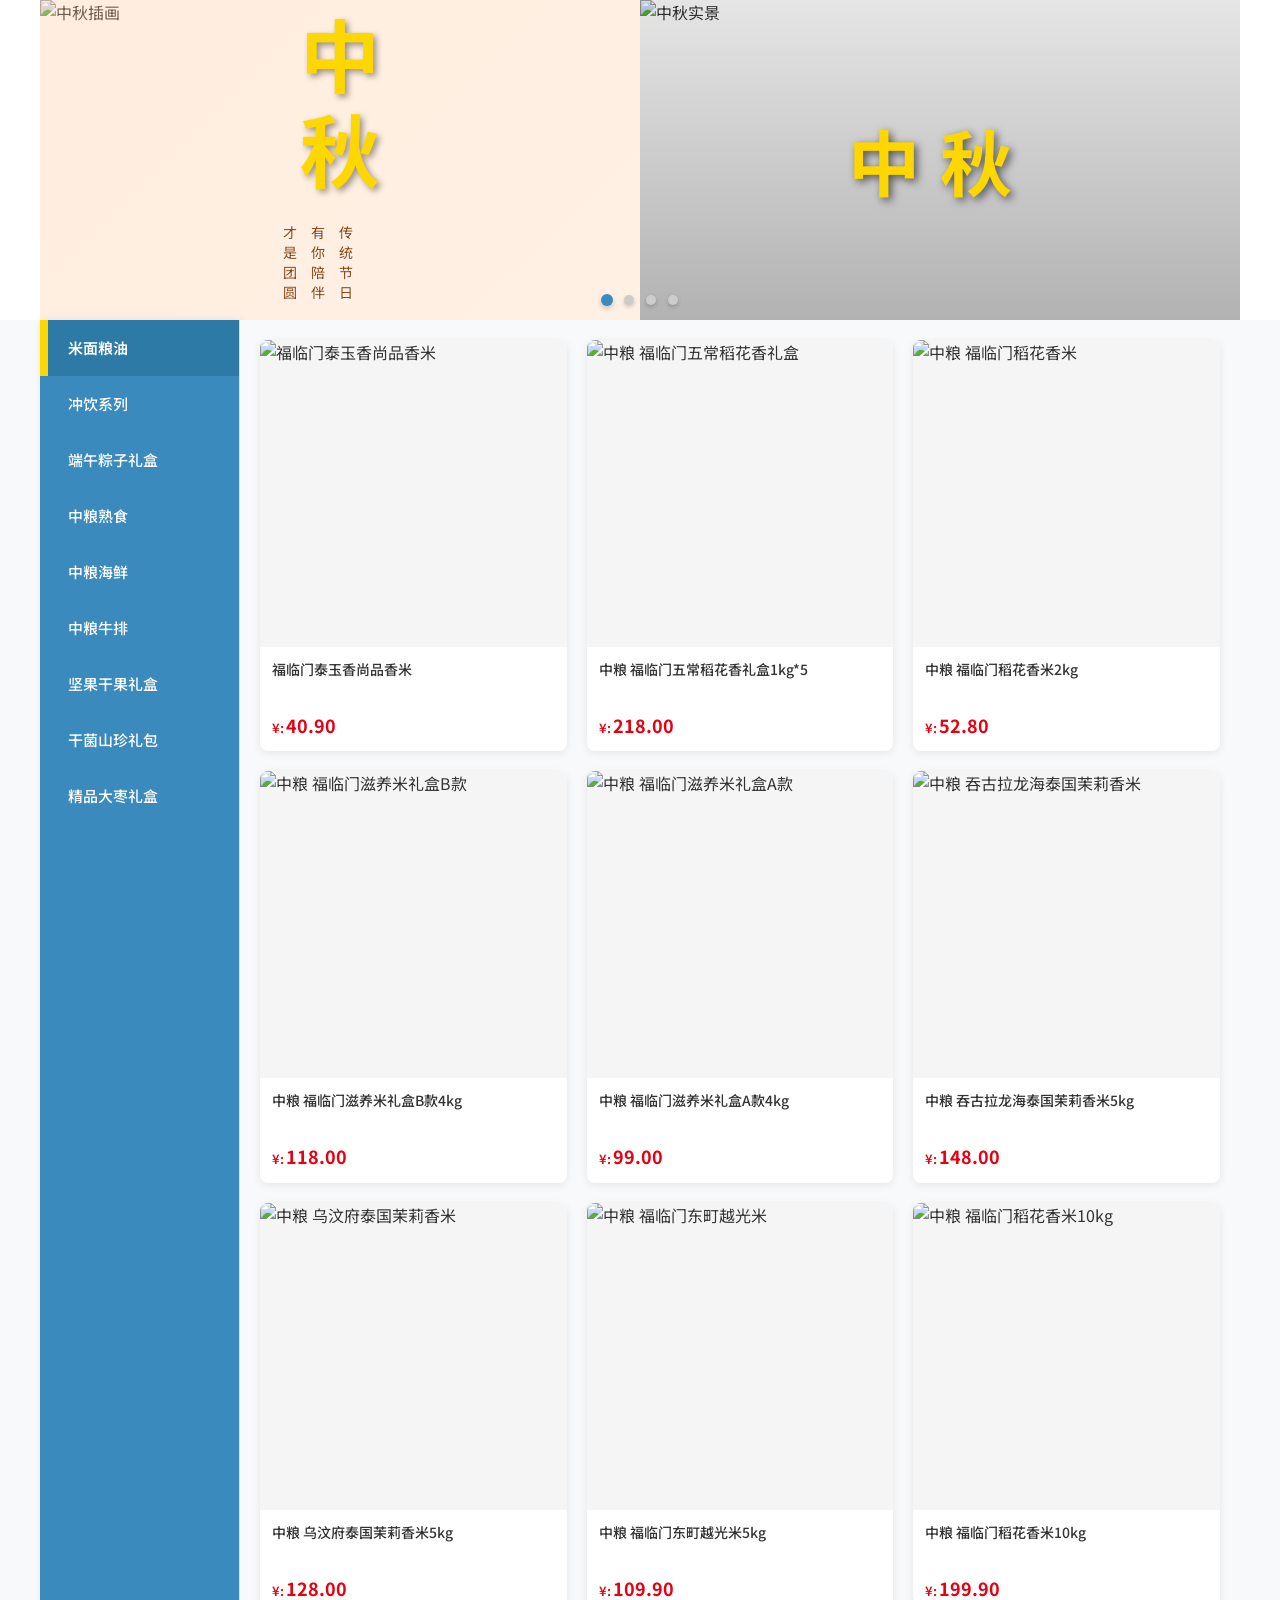
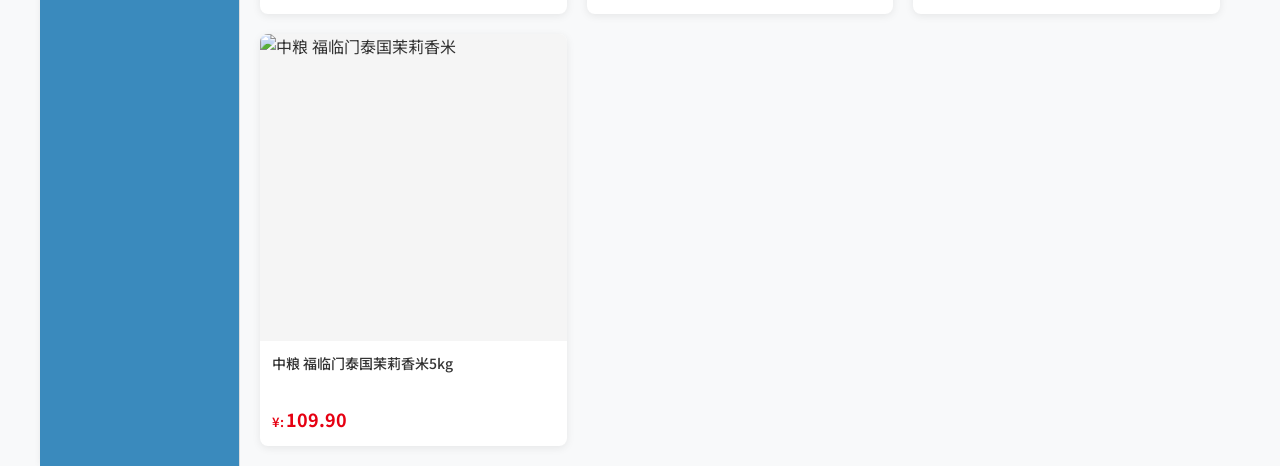
==== index.html @ 1516b873 "Initial commit: Product catalog with detail page" ====
<!DOCTYPE html>
<html lang="zh-CN">
<head>
    <meta charset="UTF-8">
    <meta name="viewport" content="width=device-width, initial-scale=1.0">
    <title>佳图系列JT-02产品图册</title>
    <link rel="stylesheet" href="styles.css">
    <link href="https://fonts.googleapis.com/css2?family=Noto+Sans+SC:wght@400;500;600;700&display=swap" rel="stylesheet">
</head>
<body>
    <div class="app">
        <!-- 轮播图区域 -->
        <div class="banner-section">
            <div class="carousel">
                <div class="carousel-inner">
                    <div class="carousel-item active">
                        <div class="banner-dual">
                            <div class="banner-left">
                                <img src="https://images.unsplash.com/photo-1632663892839-0f6b5d8e33c4?w=600&h=400&fit=crop" alt="中秋插画" class="banner-bg-img">
                                <div class="banner-overlay-left">
                                    <div class="banner-content">
                                        <h1 class="banner-title-vertical">中秋</h1>
                                        <p class="banner-subtitle-vertical">传统节日<br>有你陪伴<br>才是团圆</p>
                                    </div>
                                </div>
                            </div>
                            <div class="banner-right">
                                <img src="https://images.unsplash.com/photo-1532274402911-5a369e4c4bb5?w=600&h=400&fit=crop" alt="中秋实景" class="banner-bg-img">
                                <div class="banner-overlay-right">
                                    <div class="banner-content">
                                        <h1 class="banner-title-horizontal">中秋</h1>
                                    </div>
                                </div>
                            </div>
                        </div>
                    </div>
                </div>
                <div class="carousel-indicators">
                    <span class="indicator"></span>
                    <span class="indicator"></span>
                    <span class="indicator active"></span>
                    <span class="indicator"></span>
                </div>
            </div>
        </div>

        <!-- 主内容区域 -->
        <div class="main-container">
            <!-- 左侧分类导航 -->
            <aside class="sidebar">
                <nav class="category-nav">
                    <ul class="category-list">
                        <li class="category-item active">
                            <span>米面粮油</span>
                        </li>
                        <li class="category-item">
                            <span>冲饮系列</span>
                        </li>
                        <li class="category-item">
                            <span>端午粽子礼盒</span>
                        </li>
                        <li class="category-item">
                            <span>中粮熟食</span>
                        </li>
                        <li class="category-item">
                            <span>中粮海鲜</span>
                        </li>
                        <li class="category-item">
                            <span>中粮牛排</span>
                        </li>
                        <li class="category-item">
                            <span>坚果干果礼盒</span>
                        </li>
                        <li class="category-item">
                            <span>干菌山珍礼包</span>
                        </li>
                        <li class="category-item">
                            <span>精品大枣礼盒</span>
                        </li>
                        <li class="category-item">
                            <span>熟食肉类礼盒</span>
                        </li>
                        <li class="category-item">
                            <span>糖果瓜子礼盒</span>
                        </li>
                        <li class="category-item">
                            <span>饰品盒</span>
                        </li>
                    </ul>
                </nav>
            </aside>

            <!-- 产品展示区域 -->
            <main class="content">
                <div class="products-grid">
                    <!-- 产品卡片 1 -->
                    <div class="product-card">
                        <div class="product-image">
                            <img src="https://images.unsplash.com/photo-1586201375761-83865001e31c?w=300&h=300&fit=crop" alt="福临门泰玉香尚品香米">
                        </div>
                        <div class="product-info">
                            <h3 class="product-name">福临门泰玉香尚品香米</h3>
                            <p class="product-price">
                                <span class="currency">¥:</span>
                                <span class="price">40.90</span>
                            </p>
                        </div>
                    </div>

                    <!-- 产品卡片 2 -->
                    <div class="product-card">
                        <div class="product-image">
                            <img src="https://images.unsplash.com/photo-1516684732162-798a0062be99?w=300&h=300&fit=crop" alt="中粮 福临门五常稻花香礼盒">
                        </div>
                        <div class="product-info">
                            <h3 class="product-name">中粮 福临门五常稻花香礼盒1kg*5</h3>
                            <p class="product-price">
                                <span class="currency">¥:</span>
                                <span class="price">218.00</span>
                            </p>
                        </div>
                    </div>

                    <!-- 产品卡片 3 -->
                    <div class="product-card">
                        <div class="product-image">
                            <img src="https://images.unsplash.com/photo-1610725664285-7c57e6eeac3f?w=300&h=300&fit=crop" alt="中粮 福临门稻花香米">
                        </div>
                        <div class="product-info">
                            <h3 class="product-name">中粮 福临门稻花香米2kg</h3>
                            <p class="product-price">
                                <span class="currency">¥:</span>
                                <span class="price">52.80</span>
                            </p>
                        </div>
                    </div>

                    <!-- 产品卡片 4 -->
                    <div class="product-card">
                        <div class="product-image">
                            <img src="https://images.unsplash.com/photo-1621993202323-c430e3522202?w=300&h=300&fit=crop" alt="中粮 福临门滋养米礼盒B款">
                        </div>
                        <div class="product-info">
                            <h3 class="product-name">中粮 福临门滋养米礼盒B款4kg</h3>
                            <p class="product-price">
                                <span class="currency">¥:</span>
                                <span class="price">118.00</span>
                            </p>
                        </div>
                    </div>

                    <!-- 产品卡片 5 -->
                    <div class="product-card">
                        <div class="product-image">
                            <img src="https://images.unsplash.com/photo-1596910547037-846b1980329f?w=300&h=300&fit=crop" alt="中粮 福临门滋养米礼盒A款">
                        </div>
                        <div class="product-info">
                            <h3 class="product-name">中粮 福临门滋养米礼盒A款4kg</h3>
                            <p class="product-price">
                                <span class="currency">¥:</span>
                                <span class="price">99.00</span>
                            </p>
                        </div>
                    </div>

                    <!-- 产品卡片 6 -->
                    <div class="product-card">
                        <div class="product-image">
                            <img src="https://images.unsplash.com/photo-1604329760661-e71dc83f8f26?w=300&h=300&fit=crop" alt="中粮 吞古拉龙海泰国茉莉香米">
                        </div>
                        <div class="product-info">
                            <h3 class="product-name">中粮 吞古拉龙海泰国茉莉香米5kg</h3>
                            <p class="product-price">
                                <span class="currency">¥:</span>
                                <span class="price">148.00</span>
                            </p>
                        </div>
                    </div>

                    <!-- 产品卡片 7 -->
                    <div class="product-card">
                        <div class="product-image">
                            <img src="https://images.unsplash.com/photo-1615485290382-441e4d049cb5?w=300&h=300&fit=crop" alt="中粮 乌汶府泰国茉莉香米">
                        </div>
                        <div class="product-info">
                            <h3 class="product-name">中粮 乌汶府泰国茉莉香米5kg</h3>
                            <p class="product-price">
                                <span class="currency">¥:</span>
                                <span class="price">128.00</span>
                            </p>
                        </div>
                    </div>

                    <!-- 产品卡片 8 -->
                    <div class="product-card">
                        <div class="product-image">
                            <img src="https://images.unsplash.com/photo-1517260739337-6799d239ce83?w=300&h=300&fit=crop" alt="中粮 福临门东町越光米">
                        </div>
                        <div class="product-info">
                            <h3 class="product-name">中粮 福临门东町越光米5kg</h3>
                            <p class="product-price">
                                <span class="currency">¥:</span>
                                <span class="price">109.90</span>
                            </p>
                        </div>
                    </div>

                    <!-- 产品卡片 9 -->
                    <div class="product-card">
                        <div class="product-image">
                            <img src="https://images.unsplash.com/photo-1587049352846-4a222e784d38?w=300&h=300&fit=crop" alt="中粮 福临门稻花香米10kg">
                        </div>
                        <div class="product-info">
                            <h3 class="product-name">中粮 福临门稻花香米10kg</h3>
                            <p class="product-price">
                                <span class="currency">¥:</span>
                                <span class="price">199.90</span>
                            </p>
                        </div>
                    </div>

                    <!-- 产品卡片 10 -->
                    <div class="product-card">
                        <div class="product-image">
                            <img src="https://images.unsplash.com/photo-1628689469838-524a4a973b8e?w=300&h=300&fit=crop" alt="中粮 福临门泰国茉莉香米">
                        </div>
                        <div class="product-info">
                            <h3 class="product-name">中粮 福临门泰国茉莉香米5kg</h3>
                            <p class="product-price">
                                <span class="currency">¥:</span>
                                <span class="price">109.90</span>
                            </p>
                        </div>
                    </div>
                </div>
            </main>
        </div>


    </div>

    <script src="script.js"></script>
</body>
</html>
---- styles.css ----
/* 基础重置和变量定义 */
* {
    margin: 0;
    padding: 0;
    box-sizing: border-box;
}

:root {
    --primary-blue: #3A8ABD;
    --primary-blue-dark: #2C7AA5;
    --festival-red: #E60012;
    --gold: #FFD700;
    --bg-light: #F8F9FA;
    --text-dark: #333333;
    --text-white: #FFFFFF;
    --price-red: #E60012;
    --border-gray: #DDDDDD;
    --indicator-gray: #CCCCCC;
}

body {
    font-family: 'Noto Sans SC', -apple-system, BlinkMacSystemFont, 'Segoe UI', sans-serif;
    background-color: var(--bg-light);
    color: var(--text-dark);
    line-height: 1.6;
    overflow-x: hidden;
}

.app {
    min-height: 100vh;
    display: flex;
    flex-direction: column;
}

/* 轮播图区域 */
.banner-section {
    width: 100%;
    background: #fff;
}

.carousel {
    position: relative;
    width: 100%;
    max-width: 1200px;
    margin: 0 auto;
    overflow: hidden;
}

.carousel-inner {
    display: flex;
    transition: transform 0.5s ease;
}

.carousel-item {
    min-width: 100%;
    flex-shrink: 0;
}

.banner-dual {
    display: flex;
    height: 320px;
}

/* 左侧Banner - 插画风格 */
.banner-left {
    flex: 1;
    position: relative;
    overflow: hidden;
}

.banner-bg-img {
    width: 100%;
    height: 100%;
    object-fit: cover;
    transition: opacity 0.3s ease;
}

.banner-overlay-left {
    position: absolute;
    top: 0;
    left: 0;
    right: 0;
    bottom: 0;
    background: linear-gradient(135deg, rgba(255, 200, 150, 0.3) 0%, rgba(255, 180, 120, 0.2) 100%);
    display: flex;
    align-items: center;
    justify-content: center;
}

.banner-content {
    text-align: center;
    z-index: 2;
}

.banner-title-vertical {
    font-size: 80px;
    font-weight: 700;
    color: #FFD700;
    text-shadow: 3px 3px 6px rgba(0, 0, 0, 0.4);
    writing-mode: vertical-rl;
    letter-spacing: 15px;
    margin-bottom: 20px;
}

.banner-subtitle-vertical {
    font-size: 14px;
    color: #8B4513;
    writing-mode: vertical-rl;
    letter-spacing: 6px;
    line-height: 2;
    text-shadow: 1px 1px 2px rgba(255, 255, 255, 0.8);
}

/* 右侧Banner - 实景风格 */
.banner-right {
    flex: 1;
    position: relative;
    overflow: hidden;
}

.banner-overlay-right {
    position: absolute;
    top: 0;
    left: 0;
    right: 0;
    bottom: 0;
    background: linear-gradient(180deg, rgba(0, 0, 0, 0.1) 0%, rgba(0, 0, 0, 0.3) 100%);
    display: flex;
    align-items: center;
    justify-content: center;
}

.banner-title-horizontal {
    font-size: 72px;
    font-weight: 700;
    color: #FFD700;
    text-shadow: 3px 3px 8px rgba(0, 0, 0, 0.6);
    letter-spacing: 20px;
}

/* 轮播指示器 */
.carousel-indicators {
    position: absolute;
    bottom: 15px;
    left: 50%;
    transform: translateX(-50%);
    display: flex;
    gap: 12px;
    z-index: 10;
}

.indicator {
    width: 10px;
    height: 10px;
    border-radius: 50%;
    background-color: var(--indicator-gray);
    cursor: pointer;
    transition: all 0.3s ease;
    box-shadow: 0 2px 4px rgba(0, 0, 0, 0.2);
}

.indicator.active {
    background-color: var(--primary-blue);
    transform: scale(1.2);
}

.indicator:hover {
    background-color: var(--primary-blue-dark);
}

/* 主内容区域 */
.main-container {
    display: flex;
    flex: 1;
    max-width: 1200px;
    margin: 0 auto;
    width: 100%;
    background-color: var(--bg-light);
    min-height: 600px;
}

/* 左侧边栏 */
.sidebar {
    width: 200px;
    background-color: var(--primary-blue);
    flex-shrink: 0;
    display: flex;
    flex-direction: column;
    border-right: 1px solid var(--border-gray);
    box-shadow: 2px 0 8px rgba(0, 0, 0, 0.1);
}

.category-nav {
    flex: 1;
    overflow-y: auto;
    max-height: calc(100vh - 400px);
}

.category-list {
    list-style: none;
    padding: 0;
    margin: 0;
}

.category-item {
    padding: 16px 24px;
    color: var(--text-white);
    font-size: 15px;
    font-weight: 500;
    cursor: pointer;
    transition: all 0.3s ease;
    border-left: 4px solid transparent;
    position: relative;
}

.category-item:hover {
    background-color: var(--primary-blue-dark);
}

.category-item.active {
    background-color: var(--primary-blue-dark);
    border-left-color: var(--gold);
    font-weight: 600;
}

.category-item.active::before {
    content: '';
    position: absolute;
    left: 0;
    top: 0;
    bottom: 0;
    width: 4px;
    background-color: var(--gold);
}

/* 内容区域 */
.content {
    flex: 1;
    padding: 20px;
    background-color: var(--bg-light);
}

/* 产品网格 */
.products-grid {
    display: grid;
    grid-template-columns: repeat(3, 1fr);
    gap: 20px;
    width: 100%;
    transition: opacity 0.2s ease, transform 0.2s ease;
}

/* 产品卡片 */
.product-card {
    background-color: var(--text-white);
    border-radius: 8px;
    overflow: hidden;
    box-shadow: 0 2px 8px rgba(0, 0, 0, 0.08);
    transition: all 0.3s ease;
    cursor: pointer;
    display: flex;
    flex-direction: column;
}

.product-card:hover {
    transform: translateY(-4px);
    box-shadow: 0 8px 24px rgba(0, 0, 0, 0.12);
}

.product-image {
    width: 100%;
    height: 0;
    padding-bottom: 100%; /* 1:1 宽高比 */
    position: relative;
    overflow: hidden;
    background-color: #f5f5f5;
}

.product-image img {
    position: absolute;
    top: 0;
    left: 0;
    width: 100%;
    height: 100%;
    object-fit: cover;
    transition: transform 0.3s ease;
}

.product-card:hover .product-image img {
    transform: scale(1.05);
}

.product-info {
    padding: 12px;
    flex: 1;
    display: flex;
    flex-direction: column;
    justify-content: space-between;
}

.product-name {
    font-size: 14px;
    font-weight: 500;
    color: var(--text-dark);
    line-height: 1.5;
    margin-bottom: 10px;
    display: -webkit-box;
    -webkit-line-clamp: 2;
    -webkit-box-orient: vertical;
    overflow: hidden;
    min-height: 42px;
}

.product-price {
    display: flex;
    align-items: baseline;
    gap: 2px;
    margin-top: auto;
}

.currency {
    font-size: 13px;
    color: var(--price-red);
    font-weight: 600;
}

.price {
    font-size: 18px;
    color: var(--price-red);
    font-weight: 700;
}

/* 滚动条样式 */
.category-nav::-webkit-scrollbar {
    width: 6px;
}

.category-nav::-webkit-scrollbar-track {
    background: rgba(255, 255, 255, 0.1);
}

.category-nav::-webkit-scrollbar-thumb {
    background: rgba(255, 255, 255, 0.3);
    border-radius: 3px;
}

.category-nav::-webkit-scrollbar-thumb:hover {
    background: rgba(255, 255, 255, 0.5);
}

/* 响应式设计 */
@media (max-width: 1024px) {
    .products-grid {
        grid-template-columns: repeat(3, 1fr);
        gap: 15px;
    }
    
    .banner-dual {
        height: 280px;
    }
    
    .banner-title-vertical,
    .banner-title-horizontal {
        font-size: 60px;
    }
}

@media (max-width: 900px) {
    .products-grid {
        grid-template-columns: repeat(2, 1fr);
    }
    
    .sidebar {
        width: 180px;
    }
}

@media (max-width: 768px) {
    .sidebar {
        width: 160px;
    }
    
    .category-item {
        padding: 12px 16px;
        font-size: 14px;
    }
    
    .products-grid {
        grid-template-columns: repeat(2, 1fr);
        gap: 12px;
    }
    
    .content {
        padding: 12px;
    }
    
    .banner-dual {
        height: 240px;
    }
    
    .banner-title-vertical,
    .banner-title-horizontal {
        font-size: 48px;
    }
}

@media (max-width: 600px) {
    .main-container {
        flex-direction: column;
    }
    
    .sidebar {
        width: 100%;
        max-height: 56px;
        overflow-x: auto;
        overflow-y: hidden;
        flex-direction: row;
        border-right: none;
        border-bottom: 1px solid var(--border-gray);
    }
    
    .category-nav {
        max-height: none;
        flex: 1;
    }
    
    .category-list {
        display: flex;
        white-space: nowrap;
    }
    
    .category-item {
        padding: 16px 20px;
        border-left: none;
        border-bottom: 3px solid transparent;
    }
    
    .category-item.active {
        border-left-color: transparent;
        border-bottom-color: var(--gold);
    }
    
    .category-item.active::before {
        display: none;
    }
    

    
    .products-grid {
        grid-template-columns: repeat(2, 1fr);
    }
    
    .banner-dual {
        flex-direction: column;
        height: 360px;
    }
    
    .banner-left,
    .banner-right {
        height: 180px;
    }
    
    .banner-title-vertical {
        writing-mode: horizontal-tb;
        font-size: 40px;
        letter-spacing: 10px;
    }
    
    .banner-subtitle-vertical {
        writing-mode: horizontal-tb;
        font-size: 12px;
    }
    
    .banner-title-horizontal {
        font-size: 40px;
        letter-spacing: 10px;
    }
    

}

@media (max-width: 400px) {
    .products-grid {
        grid-template-columns: 1fr;
    }
    
    .banner-title-vertical,
    .banner-title-horizontal {
        font-size: 32px;
    }
}
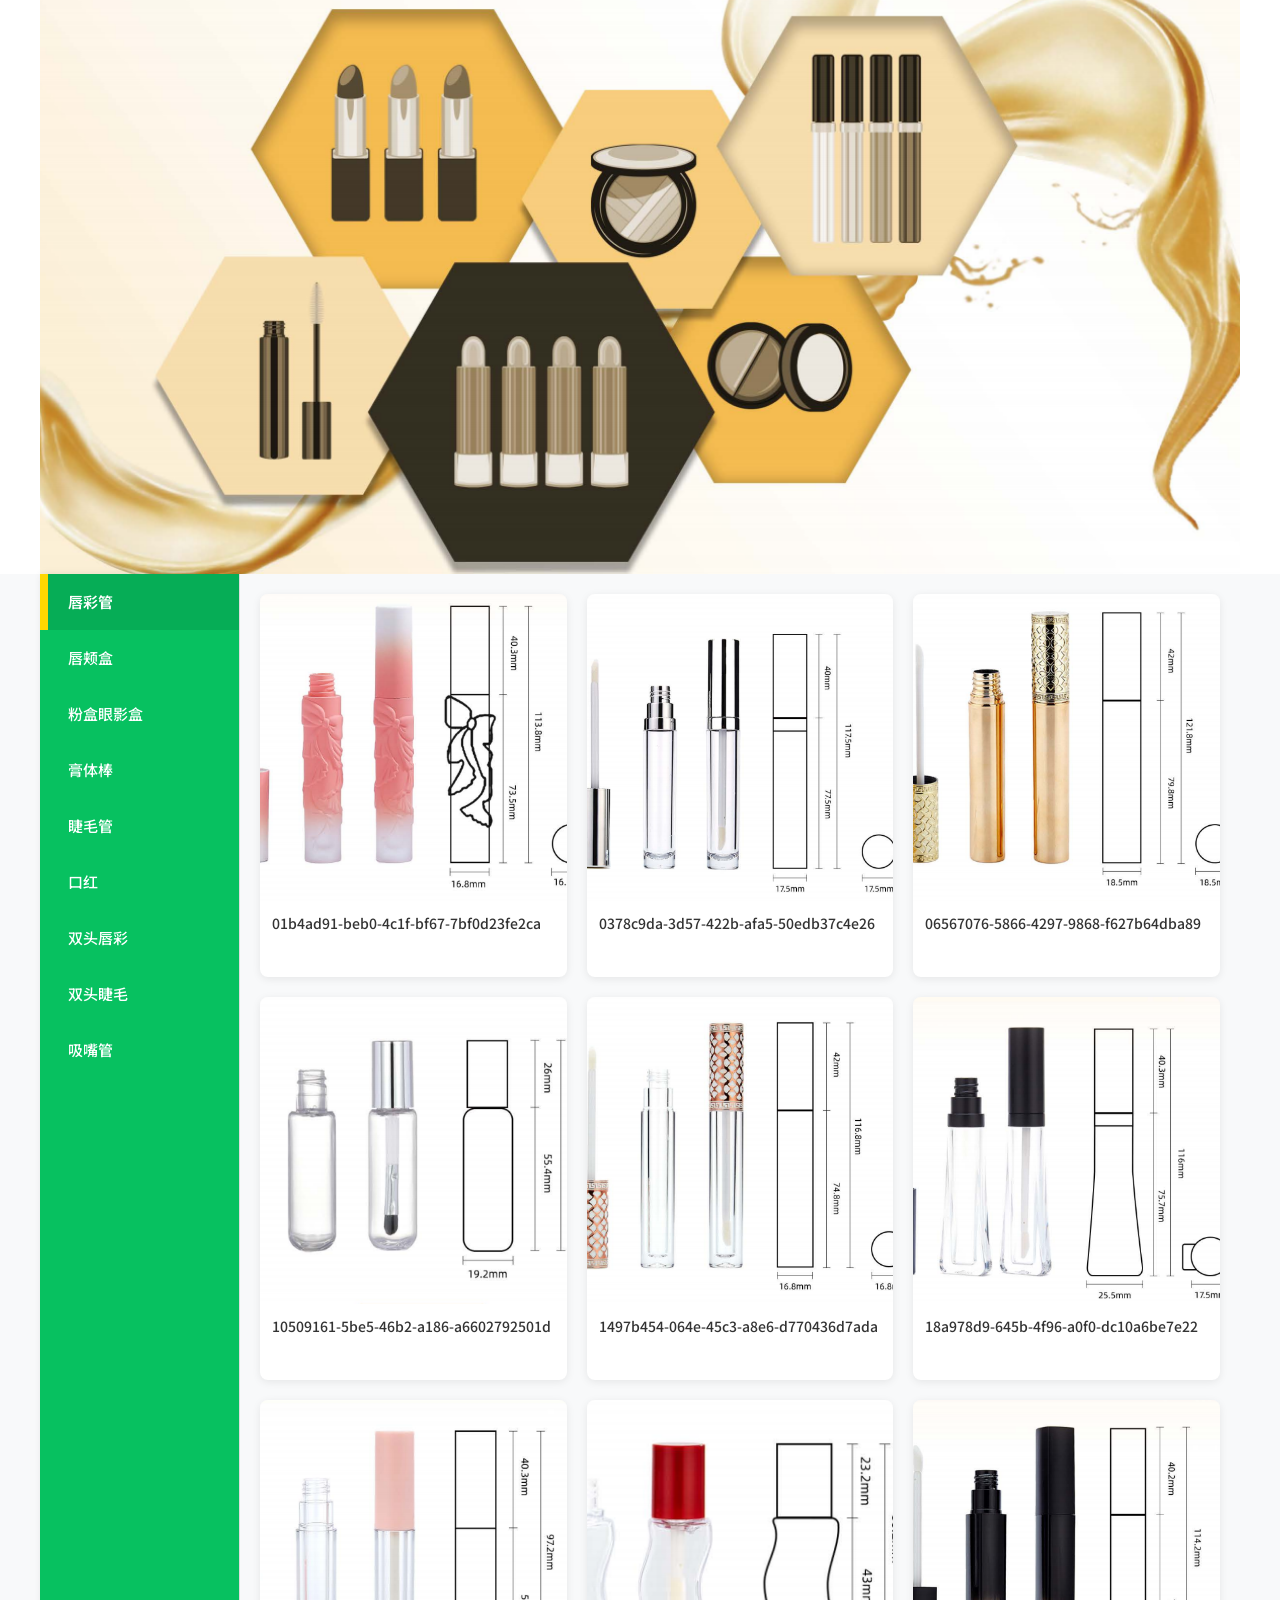
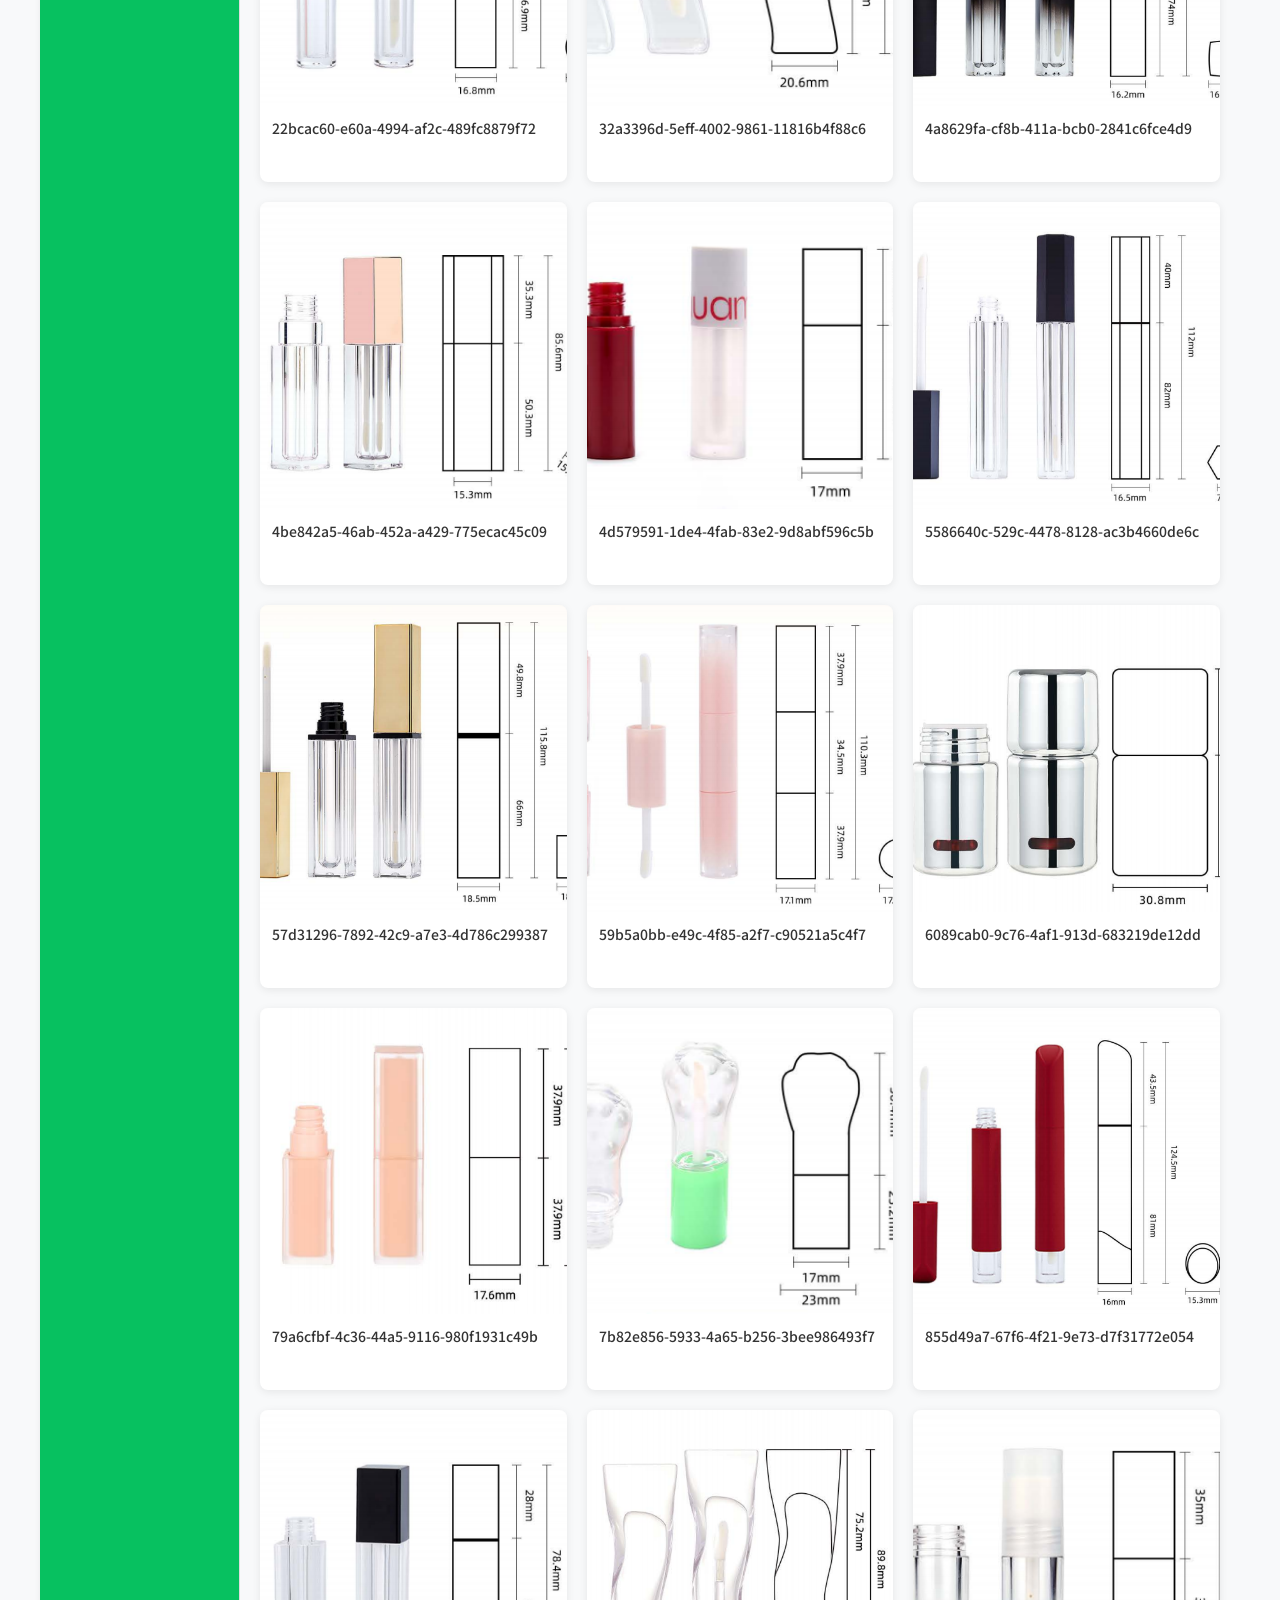
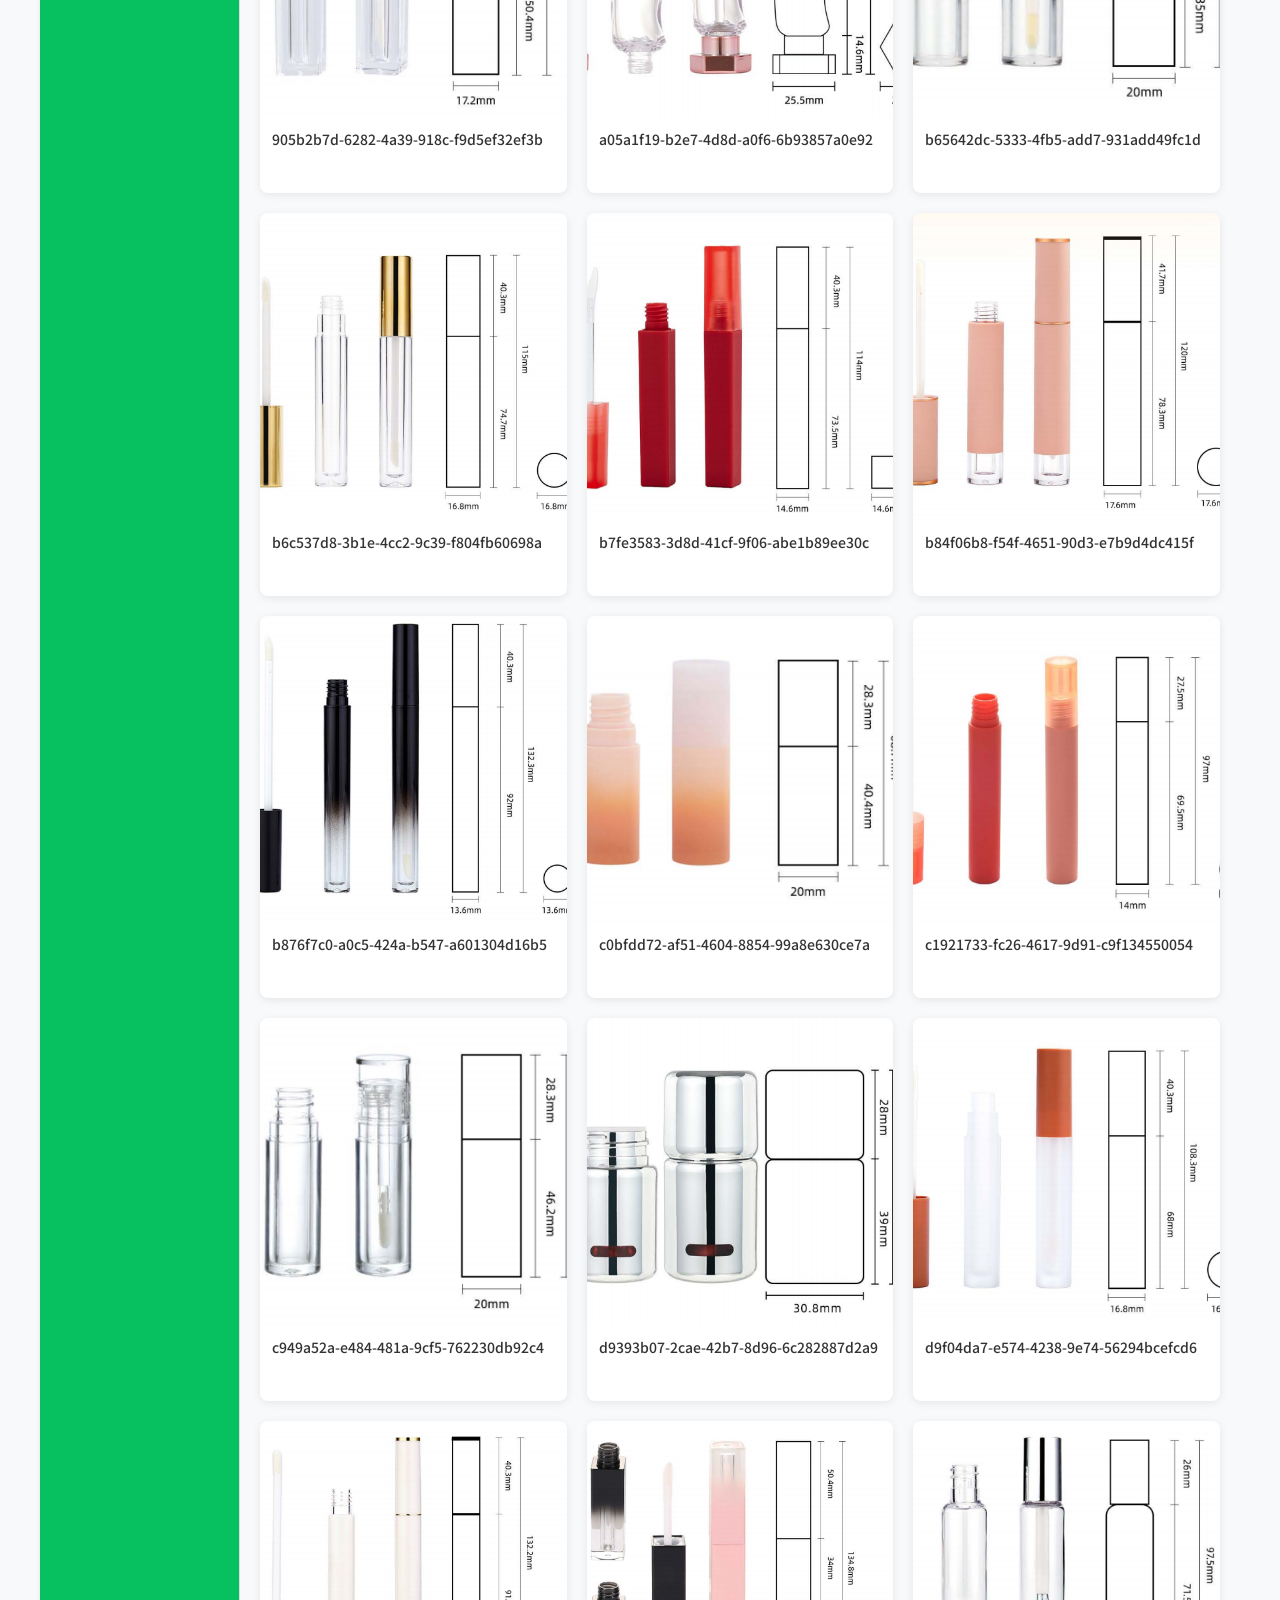
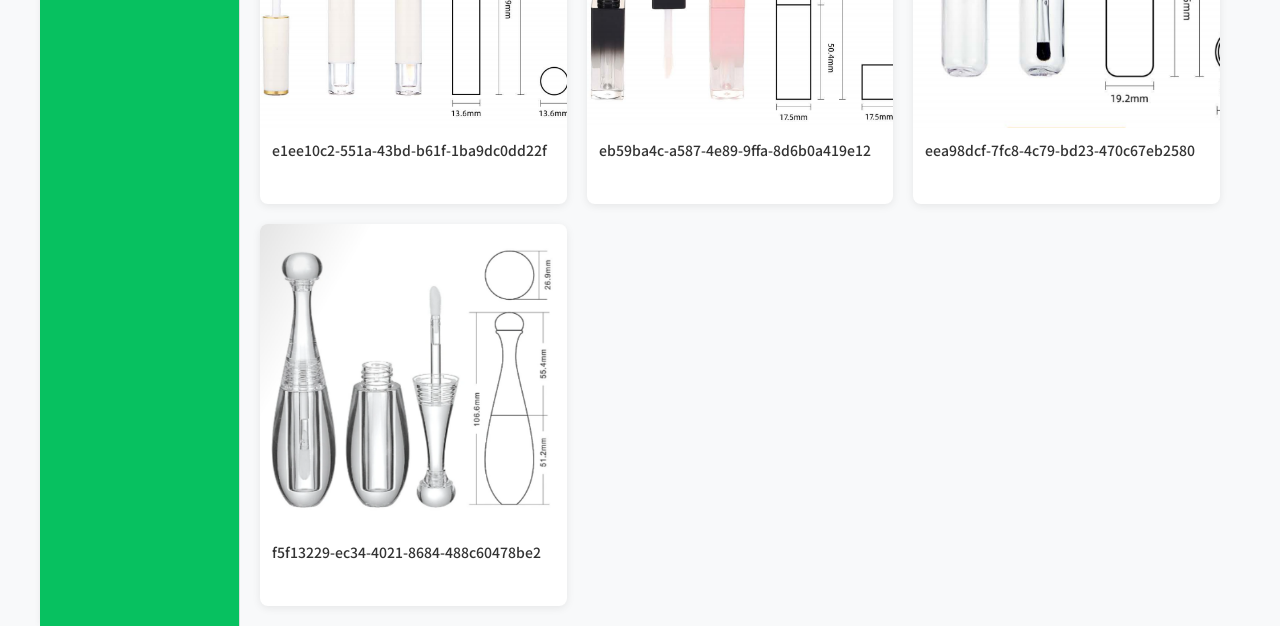
==== commit 070940ee: "更新产品详情页：添加9个类别的动态详情数据 - 为唇彩管、唇颊盒、粉盒眼影盒、膏体棒、睫毛管、口红、双头唇彩、双头睫毛、吸嘴管添加专属详情 - 实现根据产品图片路径自动识别类别并加载对应详情 - 更新" ====
--- a/index.html
+++ b/index.html
@@ -5,42 +5,15 @@
     <meta name="viewport" content="width=device-width, initial-scale=1.0">
     <title>佳图系列JT-02产品图册</title>
     <link rel="stylesheet" href="styles.css">
+    <script src="catalog.js"></script>
     <link href="https://fonts.googleapis.com/css2?family=Noto+Sans+SC:wght@400;500;600;700&display=swap" rel="stylesheet">
 </head>
 <body>
     <div class="app">
-        <!-- 轮播图区域 -->
+        <!-- Banner 区域 -->
         <div class="banner-section">
-            <div class="carousel">
-                <div class="carousel-inner">
-                    <div class="carousel-item active">
-                        <div class="banner-dual">
-                            <div class="banner-left">
-                                <img src="https://images.unsplash.com/photo-1632663892839-0f6b5d8e33c4?w=600&h=400&fit=crop" alt="中秋插画" class="banner-bg-img">
-                                <div class="banner-overlay-left">
-                                    <div class="banner-content">
-                                        <h1 class="banner-title-vertical">中秋</h1>
-                                        <p class="banner-subtitle-vertical">传统节日<br>有你陪伴<br>才是团圆</p>
-                                    </div>
-                                </div>
-                            </div>
-                            <div class="banner-right">
-                                <img src="https://images.unsplash.com/photo-1532274402911-5a369e4c4bb5?w=600&h=400&fit=crop" alt="中秋实景" class="banner-bg-img">
-                                <div class="banner-overlay-right">
-                                    <div class="banner-content">
-                                        <h1 class="banner-title-horizontal">中秋</h1>
-                                    </div>
-                                </div>
-                            </div>
-                        </div>
-                    </div>
-                </div>
-                <div class="carousel-indicators">
-                    <span class="indicator"></span>
-                    <span class="indicator"></span>
-                    <span class="indicator active"></span>
-                    <span class="indicator"></span>
-                </div>
+            <div class="banner-static">
+                <img src="banner.png" alt="产品 Banner" class="banner-img">
             </div>
         </div>
 
@@ -49,189 +22,13 @@
             <!-- 左侧分类导航 -->
             <aside class="sidebar">
                 <nav class="category-nav">
-                    <ul class="category-list">
-                        <li class="category-item active">
-                            <span>米面粮油</span>
-                        </li>
-                        <li class="category-item">
-                            <span>冲饮系列</span>
-                        </li>
-                        <li class="category-item">
-                            <span>端午粽子礼盒</span>
-                        </li>
-                        <li class="category-item">
-                            <span>中粮熟食</span>
-                        </li>
-                        <li class="category-item">
-                            <span>中粮海鲜</span>
-                        </li>
-                        <li class="category-item">
-                            <span>中粮牛排</span>
-                        </li>
-                        <li class="category-item">
-                            <span>坚果干果礼盒</span>
-                        </li>
-                        <li class="category-item">
-                            <span>干菌山珍礼包</span>
-                        </li>
-                        <li class="category-item">
-                            <span>精品大枣礼盒</span>
-                        </li>
-                        <li class="category-item">
-                            <span>熟食肉类礼盒</span>
-                        </li>
-                        <li class="category-item">
-                            <span>糖果瓜子礼盒</span>
-                        </li>
-                        <li class="category-item">
-                            <span>饰品盒</span>
-                        </li>
-                    </ul>
+                    <ul class="category-list"></ul>
                 </nav>
             </aside>
 
             <!-- 产品展示区域 -->
             <main class="content">
                 <div class="products-grid">
-                    <!-- 产品卡片 1 -->
-                    <div class="product-card">
-                        <div class="product-image">
-                            <img src="https://images.unsplash.com/photo-1586201375761-83865001e31c?w=300&h=300&fit=crop" alt="福临门泰玉香尚品香米">
-                        </div>
-                        <div class="product-info">
-                            <h3 class="product-name">福临门泰玉香尚品香米</h3>
-                            <p class="product-price">
-                                <span class="currency">¥:</span>
-                                <span class="price">40.90</span>
-                            </p>
-                        </div>
-                    </div>
-
-                    <!-- 产品卡片 2 -->
-                    <div class="product-card">
-                        <div class="product-image">
-                            <img src="https://images.unsplash.com/photo-1516684732162-798a0062be99?w=300&h=300&fit=crop" alt="中粮 福临门五常稻花香礼盒">
-                        </div>
-                        <div class="product-info">
-                            <h3 class="product-name">中粮 福临门五常稻花香礼盒1kg*5</h3>
-                            <p class="product-price">
-                                <span class="currency">¥:</span>
-                                <span class="price">218.00</span>
-                            </p>
-                        </div>
-                    </div>
-
-                    <!-- 产品卡片 3 -->
-                    <div class="product-card">
-                        <div class="product-image">
-                            <img src="https://images.unsplash.com/photo-1610725664285-7c57e6eeac3f?w=300&h=300&fit=crop" alt="中粮 福临门稻花香米">
-                        </div>
-                        <div class="product-info">
-                            <h3 class="product-name">中粮 福临门稻花香米2kg</h3>
-                            <p class="product-price">
-                                <span class="currency">¥:</span>
-                                <span class="price">52.80</span>
-                            </p>
-                        </div>
-                    </div>
-
-                    <!-- 产品卡片 4 -->
-                    <div class="product-card">
-                        <div class="product-image">
-                            <img src="https://images.unsplash.com/photo-1621993202323-c430e3522202?w=300&h=300&fit=crop" alt="中粮 福临门滋养米礼盒B款">
-                        </div>
-                        <div class="product-info">
-                            <h3 class="product-name">中粮 福临门滋养米礼盒B款4kg</h3>
-                            <p class="product-price">
-                                <span class="currency">¥:</span>
-                                <span class="price">118.00</span>
-                            </p>
-                        </div>
-                    </div>
-
-                    <!-- 产品卡片 5 -->
-                    <div class="product-card">
-                        <div class="product-image">
-                            <img src="https://images.unsplash.com/photo-1596910547037-846b1980329f?w=300&h=300&fit=crop" alt="中粮 福临门滋养米礼盒A款">
-                        </div>
-                        <div class="product-info">
-                            <h3 class="product-name">中粮 福临门滋养米礼盒A款4kg</h3>
-                            <p class="product-price">
-                                <span class="currency">¥:</span>
-                                <span class="price">99.00</span>
-                            </p>
-                        </div>
-                    </div>
-
-                    <!-- 产品卡片 6 -->
-                    <div class="product-card">
-                        <div class="product-image">
-                            <img src="https://images.unsplash.com/photo-1604329760661-e71dc83f8f26?w=300&h=300&fit=crop" alt="中粮 吞古拉龙海泰国茉莉香米">
-                        </div>
-                        <div class="product-info">
-                            <h3 class="product-name">中粮 吞古拉龙海泰国茉莉香米5kg</h3>
-                            <p class="product-price">
-                                <span class="currency">¥:</span>
-                                <span class="price">148.00</span>
-                            </p>
-                        </div>
-                    </div>
-
-                    <!-- 产品卡片 7 -->
-                    <div class="product-card">
-                        <div class="product-image">
-                            <img src="https://images.unsplash.com/photo-1615485290382-441e4d049cb5?w=300&h=300&fit=crop" alt="中粮 乌汶府泰国茉莉香米">
-                        </div>
-                        <div class="product-info">
-                            <h3 class="product-name">中粮 乌汶府泰国茉莉香米5kg</h3>
-                            <p class="product-price">
-                                <span class="currency">¥:</span>
-                                <span class="price">128.00</span>
-                            </p>
-                        </div>
-                    </div>
-
-                    <!-- 产品卡片 8 -->
-                    <div class="product-card">
-                        <div class="product-image">
-                            <img src="https://images.unsplash.com/photo-1517260739337-6799d239ce83?w=300&h=300&fit=crop" alt="中粮 福临门东町越光米">
-                        </div>
-                        <div class="product-info">
-                            <h3 class="product-name">中粮 福临门东町越光米5kg</h3>
-                            <p class="product-price">
-                                <span class="currency">¥:</span>
-                                <span class="price">109.90</span>
-                            </p>
-                        </div>
-                    </div>
-
-                    <!-- 产品卡片 9 -->
-                    <div class="product-card">
-                        <div class="product-image">
-                            <img src="https://images.unsplash.com/photo-1587049352846-4a222e784d38?w=300&h=300&fit=crop" alt="中粮 福临门稻花香米10kg">
-                        </div>
-                        <div class="product-info">
-                            <h3 class="product-name">中粮 福临门稻花香米10kg</h3>
-                            <p class="product-price">
-                                <span class="currency">¥:</span>
-                                <span class="price">199.90</span>
-                            </p>
-                        </div>
-                    </div>
-
-                    <!-- 产品卡片 10 -->
-                    <div class="product-card">
-                        <div class="product-image">
-                            <img src="https://images.unsplash.com/photo-1628689469838-524a4a973b8e?w=300&h=300&fit=crop" alt="中粮 福临门泰国茉莉香米">
-                        </div>
-                        <div class="product-info">
-                            <h3 class="product-name">中粮 福临门泰国茉莉香米5kg</h3>
-                            <p class="product-price">
-                                <span class="currency">¥:</span>
-                                <span class="price">109.90</span>
-                            </p>
-                        </div>
-                    </div>
                 </div>
             </main>
         </div>
--- a/styles.css
+++ b/styles.css
@@ -6,8 +6,8 @@
 }
 
 :root {
-    --primary-blue: #3A8ABD;
-    --primary-blue-dark: #2C7AA5;
+    --primary-green: #07C160;
+    --primary-green-dark: #06AD56;
     --festival-red: #E60012;
     --gold: #FFD700;
     --bg-light: #F8F9FA;
@@ -32,140 +32,23 @@
     flex-direction: column;
 }
 
-/* 轮播图区域 */
+/* Banner 区域 */
 .banner-section {
     width: 100%;
     background: #fff;
 }
 
-.carousel {
-    position: relative;
+.banner-static {
     width: 100%;
     max-width: 1200px;
     margin: 0 auto;
     overflow: hidden;
 }
 
-.carousel-inner {
-    display: flex;
-    transition: transform 0.5s ease;
-}
-
-.carousel-item {
-    min-width: 100%;
-    flex-shrink: 0;
-}
-
-.banner-dual {
-    display: flex;
-    height: 320px;
-}
-
-/* 左侧Banner - 插画风格 */
-.banner-left {
-    flex: 1;
-    position: relative;
-    overflow: hidden;
-}
-
-.banner-bg-img {
-    width: 100%;
-    height: 100%;
-    object-fit: cover;
-    transition: opacity 0.3s ease;
-}
-
-.banner-overlay-left {
-    position: absolute;
-    top: 0;
-    left: 0;
-    right: 0;
-    bottom: 0;
-    background: linear-gradient(135deg, rgba(255, 200, 150, 0.3) 0%, rgba(255, 180, 120, 0.2) 100%);
-    display: flex;
-    align-items: center;
-    justify-content: center;
-}
-
-.banner-content {
-    text-align: center;
-    z-index: 2;
-}
-
-.banner-title-vertical {
-    font-size: 80px;
-    font-weight: 700;
-    color: #FFD700;
-    text-shadow: 3px 3px 6px rgba(0, 0, 0, 0.4);
-    writing-mode: vertical-rl;
-    letter-spacing: 15px;
-    margin-bottom: 20px;
-}
-
-.banner-subtitle-vertical {
-    font-size: 14px;
-    color: #8B4513;
-    writing-mode: vertical-rl;
-    letter-spacing: 6px;
-    line-height: 2;
-    text-shadow: 1px 1px 2px rgba(255, 255, 255, 0.8);
-}
-
-/* 右侧Banner - 实景风格 */
-.banner-right {
-    flex: 1;
-    position: relative;
-    overflow: hidden;
-}
-
-.banner-overlay-right {
-    position: absolute;
-    top: 0;
-    left: 0;
-    right: 0;
-    bottom: 0;
-    background: linear-gradient(180deg, rgba(0, 0, 0, 0.1) 0%, rgba(0, 0, 0, 0.3) 100%);
-    display: flex;
-    align-items: center;
-    justify-content: center;
-}
-
-.banner-title-horizontal {
-    font-size: 72px;
-    font-weight: 700;
-    color: #FFD700;
-    text-shadow: 3px 3px 8px rgba(0, 0, 0, 0.6);
-    letter-spacing: 20px;
-}
-
-/* 轮播指示器 */
-.carousel-indicators {
-    position: absolute;
-    bottom: 15px;
-    left: 50%;
-    transform: translateX(-50%);
-    display: flex;
-    gap: 12px;
-    z-index: 10;
-}
-
-.indicator {
-    width: 10px;
-    height: 10px;
-    border-radius: 50%;
-    background-color: var(--indicator-gray);
-    cursor: pointer;
-    transition: all 0.3s ease;
-    box-shadow: 0 2px 4px rgba(0, 0, 0, 0.2);
-}
-
-.indicator.active {
-    background-color: var(--primary-blue);
-    transform: scale(1.2);
-}
-
-.indicator:hover {
-    background-color: var(--primary-blue-dark);
+.banner-img {
+    width: 100%;
+    height: auto;
+    display: block;
 }
 
 /* 主内容区域 */
@@ -182,7 +65,7 @@
 /* 左侧边栏 */
 .sidebar {
     width: 200px;
-    background-color: var(--primary-blue);
+    background-color: var(--primary-green);
     flex-shrink: 0;
     display: flex;
     flex-direction: column;
@@ -214,11 +97,11 @@
 }
 
 .category-item:hover {
-    background-color: var(--primary-blue-dark);
+    background-color: var(--primary-green-dark);
 }
 
 .category-item.active {
-    background-color: var(--primary-blue-dark);
+    background-color: var(--primary-green-dark);
     border-left-color: var(--gold);
     font-weight: 600;
 }
@@ -332,6 +215,7 @@
 /* 滚动条样式 */
 .category-nav::-webkit-scrollbar {
     width: 6px;
+    height: 4px;
 }
 
 .category-nav::-webkit-scrollbar-track {
@@ -347,6 +231,23 @@
     background: rgba(255, 255, 255, 0.5);
 }
 
+/* 移动端滚动条优化 */
+@media (max-width: 768px) {
+    .category-nav::-webkit-scrollbar {
+        width: 4px;
+        height: 4px;
+    }
+    
+    .category-nav::-webkit-scrollbar-track {
+        background: rgba(255, 255, 255, 0.1);
+    }
+    
+    .category-nav::-webkit-scrollbar-thumb {
+        background: rgba(255, 255, 255, 0.3);
+        border-radius: 2px;
+    }
+}
+
 /* 响应式设计 */
 @media (max-width: 1024px) {
     .products-grid {
@@ -403,79 +304,136 @@
     }
 }
 
-@media (max-width: 600px) {
+@media (max-width: 768px) {
     .main-container {
-        flex-direction: column;
+        flex-direction: row;
     }
     
     .sidebar {
-        width: 100%;
-        max-height: 56px;
-        overflow-x: auto;
-        overflow-y: hidden;
-        flex-direction: row;
-        border-right: none;
-        border-bottom: 1px solid var(--border-gray);
+        width: 100px;
+        min-width: 100px;
+        flex-shrink: 0;
+        border-right: 1px solid var(--border-gray);
     }
     
     .category-nav {
-        max-height: none;
+        max-height: calc(100vh - 200px);
+    }
+    
+    .category-list {
+        display: block;
+    }
+    
+    .category-item {
+        padding: 12px 8px;
+        font-size: 13px;
+        border-left: 3px solid transparent;
+        text-align: center;
+        line-height: 1.3;
+    }
+    
+    .category-item.active {
+        border-left-color: var(--gold);
+        border-bottom-color: transparent;
+    }
+    
+    .category-item.active::before {
+        display: block;
+        width: 3px;
+    }
+    
+    .content {
+        padding: 10px;
         flex: 1;
-    }
-    
-    .category-list {
-        display: flex;
-        white-space: nowrap;
+        overflow-x: hidden;
+    }
+    
+    .products-grid {
+        grid-template-columns: repeat(2, 1fr);
+        gap: 10px;
+    }
+    
+    .banner-dual {
+        height: 180px;
+    }
+    
+    .banner-title-vertical {
+        font-size: 36px;
+        letter-spacing: 6px;
+    }
+    
+    .banner-subtitle-vertical {
+        font-size: 11px;
+        letter-spacing: 3px;
+    }
+    
+    .banner-title-horizontal {
+        font-size: 36px;
+        letter-spacing: 8px;
+    }
+    
+    .carousel-indicators {
+        bottom: 6px;
+    }
+    
+    .indicator {
+        width: 6px;
+        height: 6px;
+    }
+}
+
+@media (max-width: 480px) {
+    .sidebar {
+        width: 85px;
+        min-width: 85px;
     }
     
     .category-item {
-        padding: 16px 20px;
-        border-left: none;
-        border-bottom: 3px solid transparent;
-    }
-    
-    .category-item.active {
-        border-left-color: transparent;
-        border-bottom-color: var(--gold);
-    }
-    
-    .category-item.active::before {
-        display: none;
-    }
-    
-
+        padding: 10px 6px;
+        font-size: 12px;
+    }
     
     .products-grid {
         grid-template-columns: repeat(2, 1fr);
+        gap: 8px;
     }
     
     .banner-dual {
-        flex-direction: column;
-        height: 360px;
-    }
-    
-    .banner-left,
-    .banner-right {
-        height: 180px;
+        height: 150px;
     }
     
     .banner-title-vertical {
-        writing-mode: horizontal-tb;
-        font-size: 40px;
-        letter-spacing: 10px;
+        font-size: 28px;
+        letter-spacing: 4px;
     }
     
     .banner-subtitle-vertical {
-        writing-mode: horizontal-tb;
+        font-size: 10px;
+        letter-spacing: 2px;
+    }
+    
+    .banner-title-horizontal {
+        font-size: 28px;
+        letter-spacing: 6px;
+    }
+    
+    .product-info {
+        padding: 8px;
+    }
+    
+    .product-name {
         font-size: 12px;
-    }
-    
-    .banner-title-horizontal {
-        font-size: 40px;
-        letter-spacing: 10px;
-    }
-    
-
+        min-height: 32px;
+        margin-bottom: 6px;
+    }
+    
+    .price {
+        font-size: 14px;
+    }
+    
+    .currency {
+        font-size: 12px;
+    }
 }
 
 @media (max-width: 400px) {
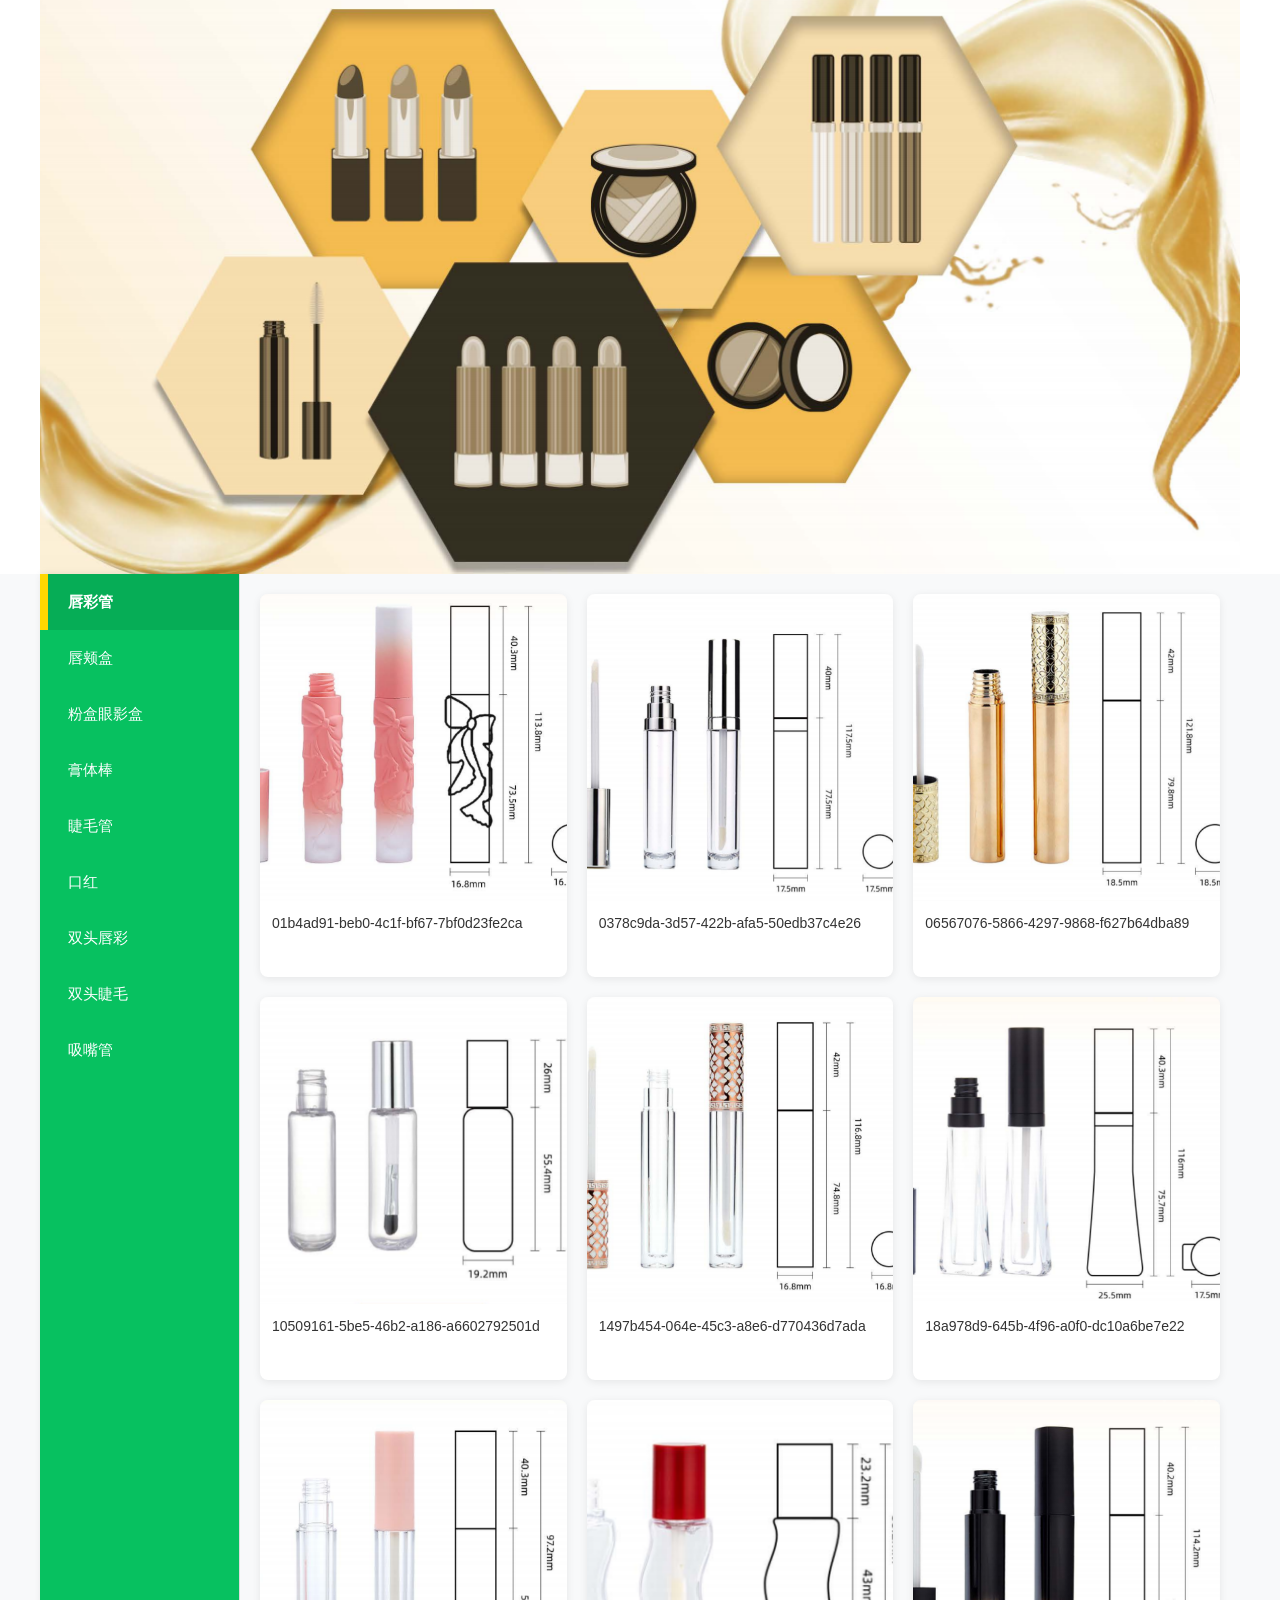
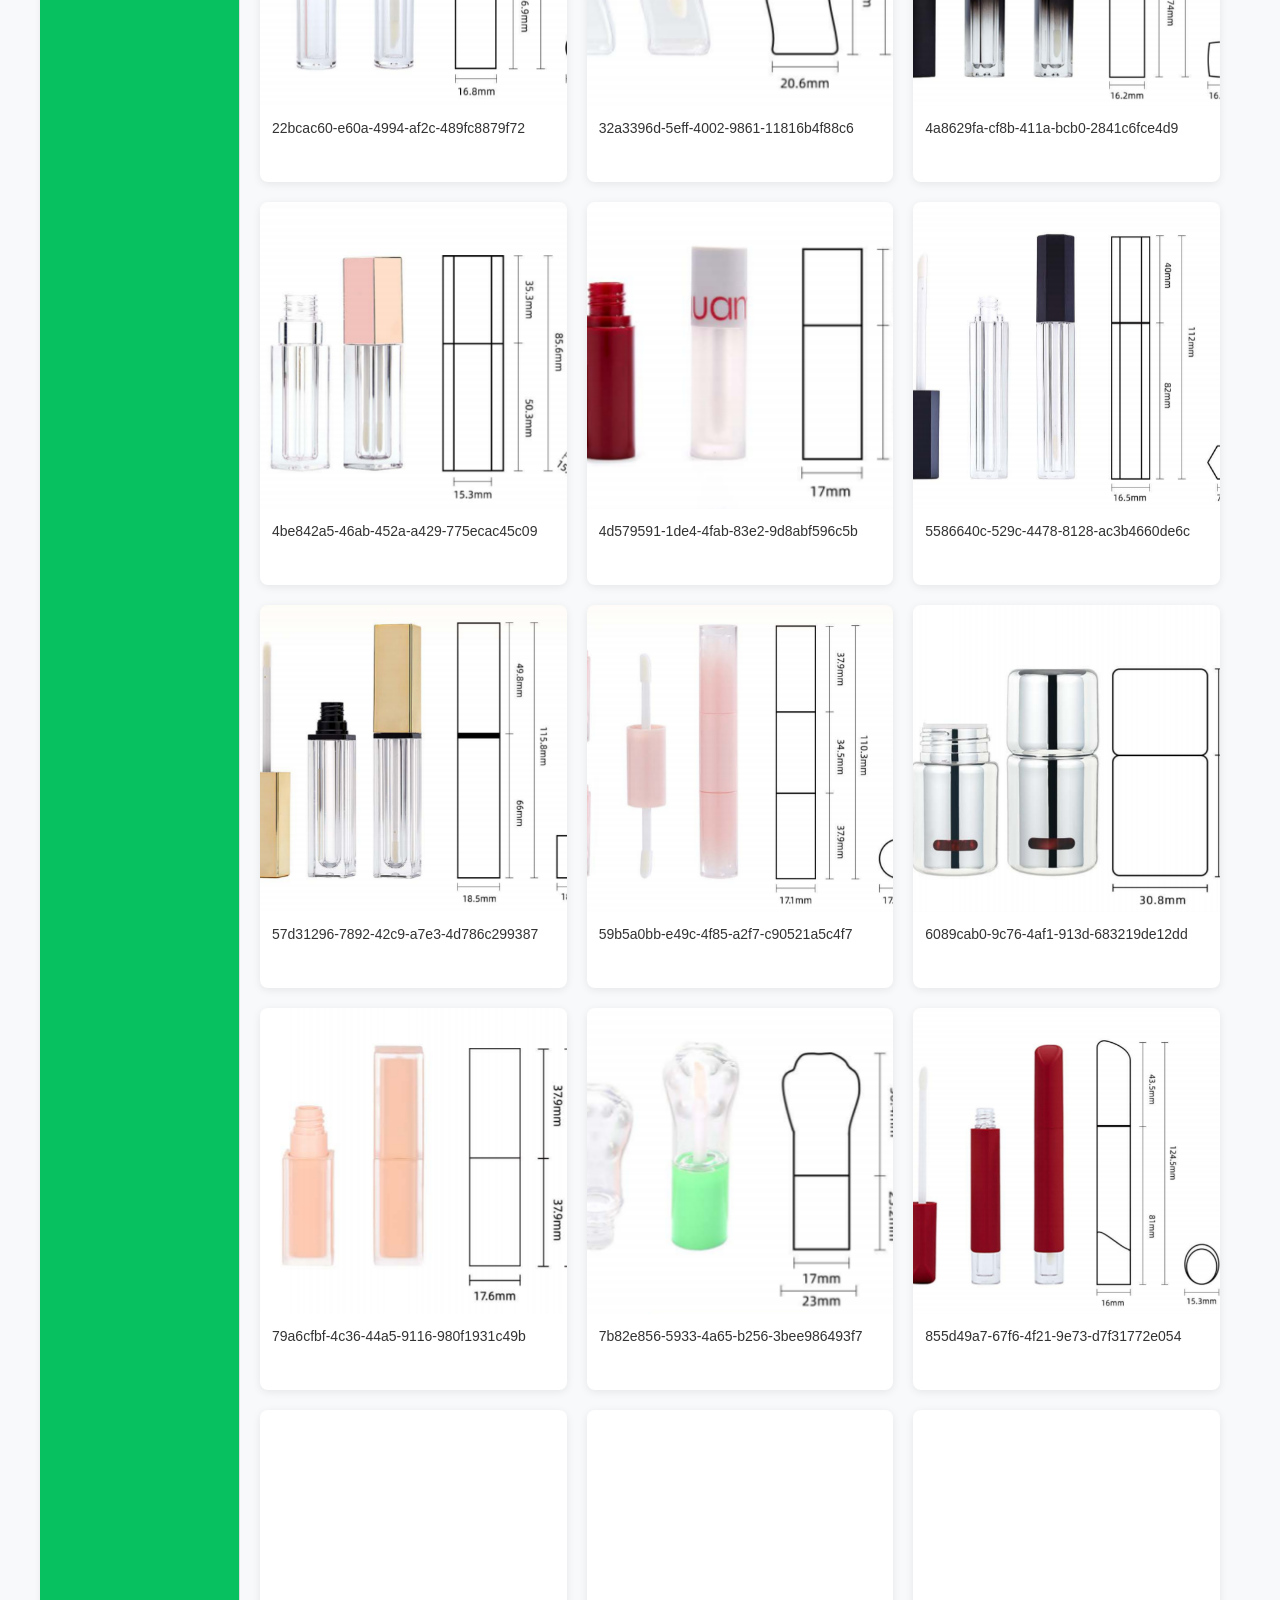
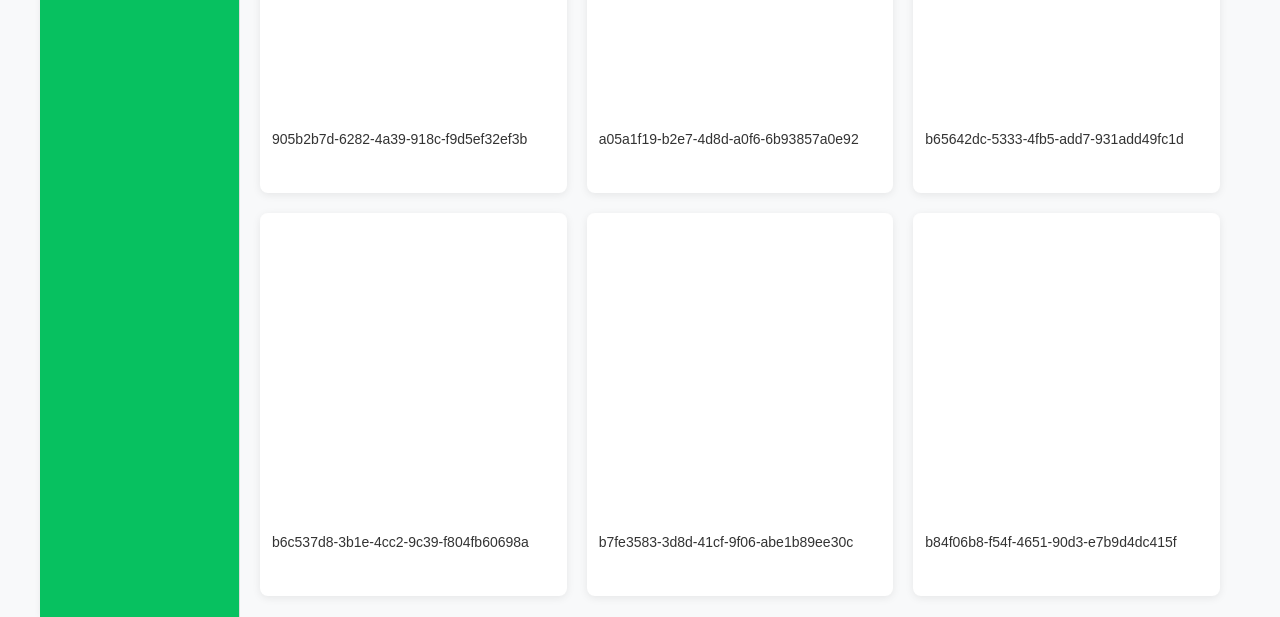
==== commit b608dc1a: "Improve image loading: remove Google Fonts and enable infinite scroll + true lazy loading" ====
--- a/index.html
+++ b/index.html
@@ -1,41 +1,42 @@
-<!DOCTYPE html>
+<!doctype html>
 <html lang="zh-CN">
-<head>
-    <meta charset="UTF-8">
-    <meta name="viewport" content="width=device-width, initial-scale=1.0">
-    <title>佳图系列JT-02产品图册</title>
-    <link rel="stylesheet" href="styles.css">
-    <script src="catalog.js"></script>
-    <link href="https://fonts.googleapis.com/css2?family=Noto+Sans+SC:wght@400;500;600;700&display=swap" rel="stylesheet">
-</head>
-<body>
-    <div class="app">
-        <!-- Banner 区域 -->
-        <div class="banner-section">
-            <div class="banner-static">
-                <img src="banner.png" alt="产品 Banner" class="banner-img">
+    <head>
+        <meta charset="UTF-8" />
+        <meta name="viewport" content="width=device-width, initial-scale=1.0" />
+        <title>佳图系列JT-02产品图册</title>
+        <link rel="stylesheet" href="styles.css" />
+        <script src="catalog.js"></script>
+        <!-- Google Fonts removed to avoid slow external font loading -->
+    </head>
+    <body>
+        <div class="app">
+            <!-- Banner 区域 -->
+            <div class="banner-section">
+                <div class="banner-static">
+                    <img
+                        src="banner.png"
+                        alt="产品 Banner"
+                        class="banner-img"
+                    />
+                </div>
+            </div>
+
+            <!-- 主内容区域 -->
+            <div class="main-container">
+                <!-- 左侧分类导航 -->
+                <aside class="sidebar">
+                    <nav class="category-nav">
+                        <ul class="category-list"></ul>
+                    </nav>
+                </aside>
+
+                <!-- 产品展示区域 -->
+                <main class="content">
+                    <div class="products-grid"></div>
+                </main>
             </div>
         </div>
 
-        <!-- 主内容区域 -->
-        <div class="main-container">
-            <!-- 左侧分类导航 -->
-            <aside class="sidebar">
-                <nav class="category-nav">
-                    <ul class="category-list"></ul>
-                </nav>
-            </aside>
-
-            <!-- 产品展示区域 -->
-            <main class="content">
-                <div class="products-grid">
-                </div>
-            </main>
-        </div>
-
-
-    </div>
-
-    <script src="script.js"></script>
-</body>
+        <script src="script.js"></script>
+    </body>
 </html>
--- a/styles.css
+++ b/styles.css
@@ -6,20 +6,23 @@
 }
 
 :root {
-    --primary-green: #07C160;
-    --primary-green-dark: #06AD56;
-    --festival-red: #E60012;
-    --gold: #FFD700;
-    --bg-light: #F8F9FA;
+    --primary-green: #07c160;
+    --primary-green-dark: #06ad56;
+    --festival-red: #e60012;
+    --gold: #ffd700;
+    --bg-light: #f8f9fa;
     --text-dark: #333333;
-    --text-white: #FFFFFF;
-    --price-red: #E60012;
-    --border-gray: #DDDDDD;
-    --indicator-gray: #CCCCCC;
+    --text-white: #ffffff;
+    --price-red: #e60012;
+    --border-gray: #dddddd;
+    --indicator-gray: #cccccc;
 }
 
 body {
-    font-family: 'Noto Sans SC', -apple-system, BlinkMacSystemFont, 'Segoe UI', sans-serif;
+    font-family:
+        -apple-system, BlinkMacSystemFont, "Segoe UI", "PingFang SC",
+        "Hiragino Sans GB", "Microsoft YaHei", "Noto Sans CJK SC",
+        "Source Han Sans SC", "Heiti SC", Arial, sans-serif;
     background-color: var(--bg-light);
     color: var(--text-dark);
     line-height: 1.6;
@@ -107,7 +110,7 @@
 }
 
 .category-item.active::before {
-    content: '';
+    content: "";
     position: absolute;
     left: 0;
     top: 0;
@@ -129,7 +132,28 @@
     grid-template-columns: repeat(3, 1fr);
     gap: 20px;
     width: 100%;
-    transition: opacity 0.2s ease, transform 0.2s ease;
+    transition:
+        opacity 0.2s ease,
+        transform 0.2s ease;
+}
+
+/* 无限滚动：触底加载哨兵与状态 */
+.infinite-sentinel {
+    width: 100%;
+    height: 1px;
+}
+
+.infinite-status {
+    width: 100%;
+    display: flex;
+    justify-content: center;
+    padding: 16px 0 28px;
+    font-size: 13px;
+    color: #666;
+}
+
+.infinite-status.hidden {
+    display: none;
 }
 
 /* 产品卡片 */
@@ -165,7 +189,18 @@
     width: 100%;
     height: 100%;
     object-fit: cover;
-    transition: transform 0.3s ease;
+
+    /* 懒加载图片淡入：当 src 被设置/更新时，opacity 从 0 过渡到 1 */
+    opacity: 0;
+    transition:
+        opacity 0.25s ease,
+        transform 0.3s ease;
+    will-change: opacity, transform;
+}
+
+/* 只要有 src（包括首次渲染和懒加载赋值），就淡入显示 */
+.product-image img[src] {
+    opacity: 1;
 }
 
 .product-card:hover .product-image img {
@@ -237,11 +272,11 @@
         width: 4px;
         height: 4px;
     }
-    
+
     .category-nav::-webkit-scrollbar-track {
         background: rgba(255, 255, 255, 0.1);
     }
-    
+
     .category-nav::-webkit-scrollbar-thumb {
         background: rgba(255, 255, 255, 0.3);
         border-radius: 2px;
@@ -254,11 +289,11 @@
         grid-template-columns: repeat(3, 1fr);
         gap: 15px;
     }
-    
+
     .banner-dual {
         height: 280px;
     }
-    
+
     .banner-title-vertical,
     .banner-title-horizontal {
         font-size: 60px;
@@ -269,7 +304,7 @@
     .products-grid {
         grid-template-columns: repeat(2, 1fr);
     }
-    
+
     .sidebar {
         width: 180px;
     }
@@ -279,25 +314,25 @@
     .sidebar {
         width: 160px;
     }
-    
+
     .category-item {
         padding: 12px 16px;
         font-size: 14px;
     }
-    
+
     .products-grid {
         grid-template-columns: repeat(2, 1fr);
         gap: 12px;
     }
-    
+
     .content {
         padding: 12px;
     }
-    
+
     .banner-dual {
         height: 240px;
     }
-    
+
     .banner-title-vertical,
     .banner-title-horizontal {
         font-size: 48px;
@@ -308,22 +343,22 @@
     .main-container {
         flex-direction: row;
     }
-    
+
     .sidebar {
         width: 100px;
         min-width: 100px;
         flex-shrink: 0;
         border-right: 1px solid var(--border-gray);
     }
-    
+
     .category-nav {
         max-height: calc(100vh - 200px);
     }
-    
+
     .category-list {
         display: block;
     }
-    
+
     .category-item {
         padding: 12px 8px;
         font-size: 13px;
@@ -331,51 +366,51 @@
         text-align: center;
         line-height: 1.3;
     }
-    
+
     .category-item.active {
         border-left-color: var(--gold);
         border-bottom-color: transparent;
     }
-    
+
     .category-item.active::before {
         display: block;
         width: 3px;
     }
-    
+
     .content {
         padding: 10px;
         flex: 1;
         overflow-x: hidden;
     }
-    
+
     .products-grid {
         grid-template-columns: repeat(2, 1fr);
         gap: 10px;
     }
-    
+
     .banner-dual {
         height: 180px;
     }
-    
+
     .banner-title-vertical {
         font-size: 36px;
         letter-spacing: 6px;
     }
-    
+
     .banner-subtitle-vertical {
         font-size: 11px;
         letter-spacing: 3px;
     }
-    
+
     .banner-title-horizontal {
         font-size: 36px;
         letter-spacing: 8px;
     }
-    
+
     .carousel-indicators {
         bottom: 6px;
     }
-    
+
     .indicator {
         width: 6px;
         height: 6px;
@@ -387,50 +422,50 @@
         width: 85px;
         min-width: 85px;
     }
-    
+
     .category-item {
         padding: 10px 6px;
         font-size: 12px;
     }
-    
+
     .products-grid {
         grid-template-columns: repeat(2, 1fr);
         gap: 8px;
     }
-    
+
     .banner-dual {
         height: 150px;
     }
-    
+
     .banner-title-vertical {
         font-size: 28px;
         letter-spacing: 4px;
     }
-    
+
     .banner-subtitle-vertical {
         font-size: 10px;
         letter-spacing: 2px;
     }
-    
+
     .banner-title-horizontal {
         font-size: 28px;
         letter-spacing: 6px;
     }
-    
+
     .product-info {
         padding: 8px;
     }
-    
+
     .product-name {
         font-size: 12px;
         min-height: 32px;
         margin-bottom: 6px;
     }
-    
+
     .price {
         font-size: 14px;
     }
-    
+
     .currency {
         font-size: 12px;
     }
@@ -440,7 +475,7 @@
     .products-grid {
         grid-template-columns: 1fr;
     }
-    
+
     .banner-title-vertical,
     .banner-title-horizontal {
         font-size: 32px;
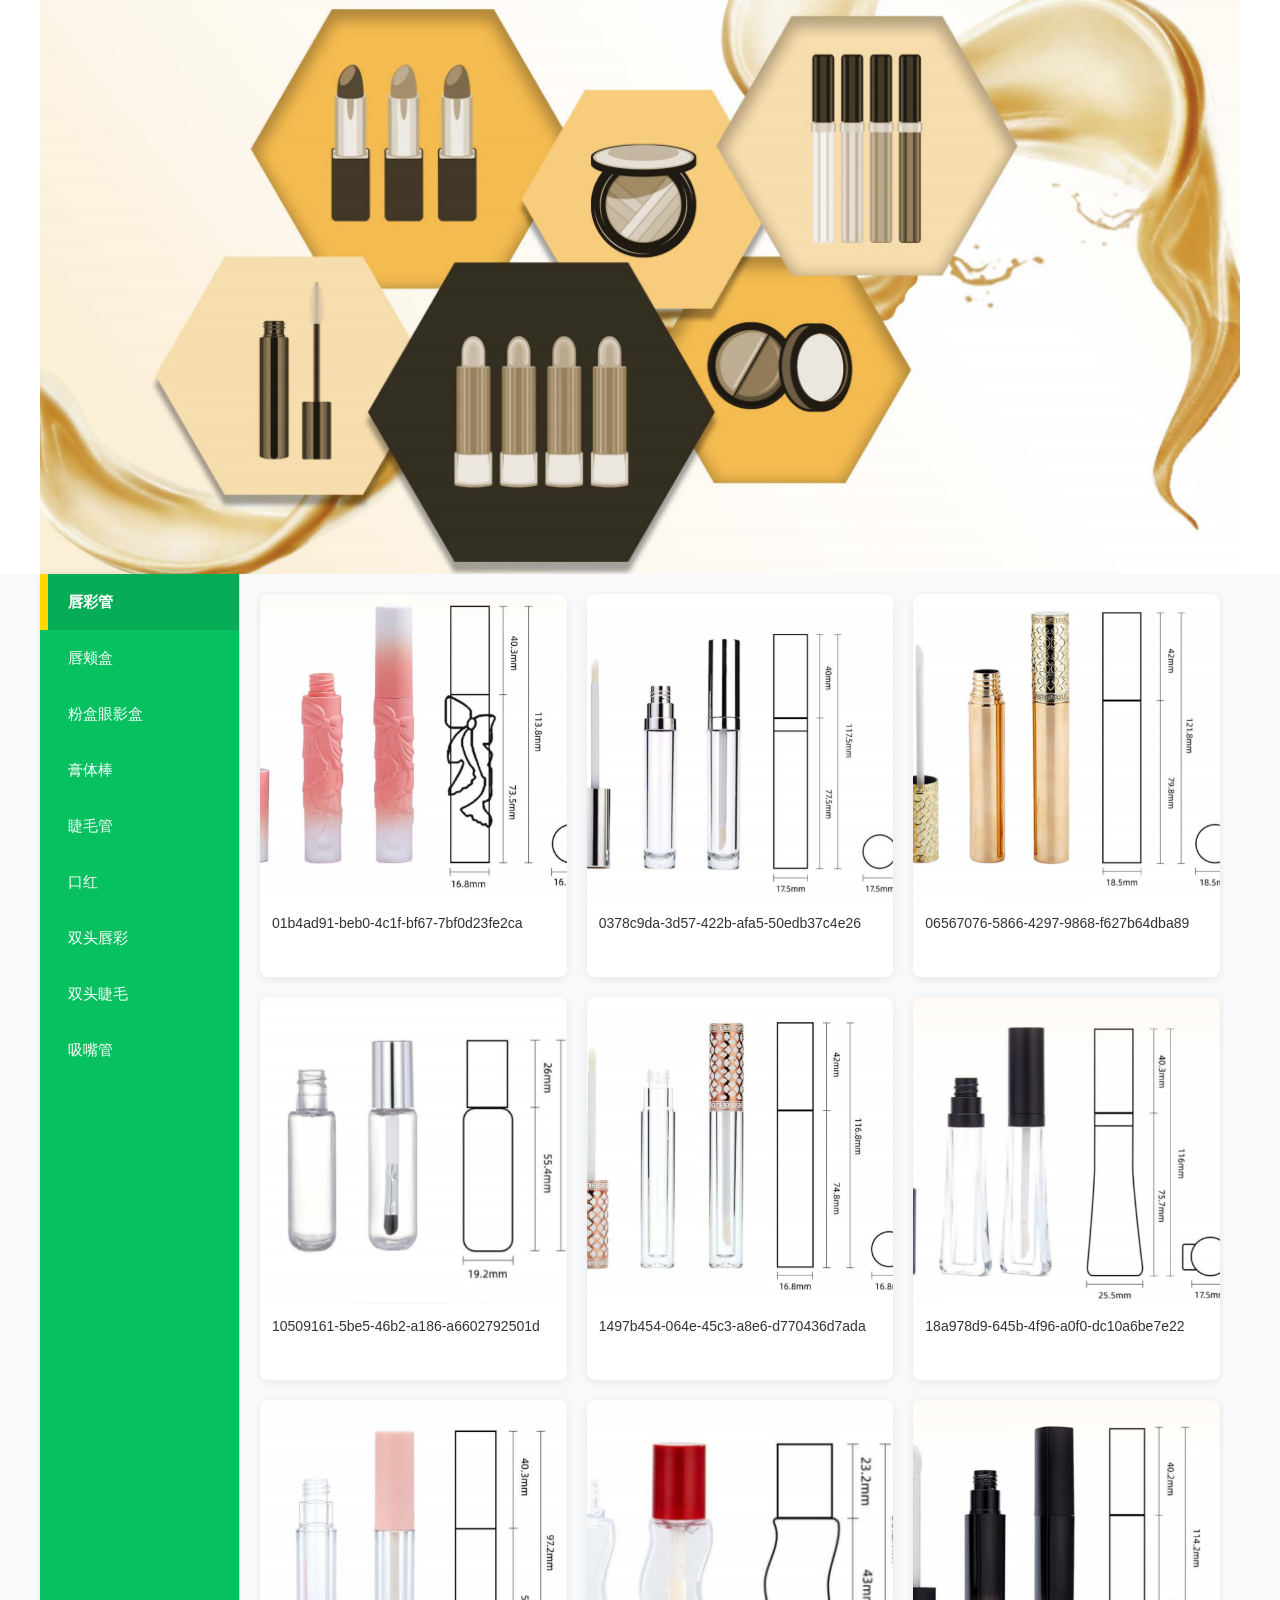
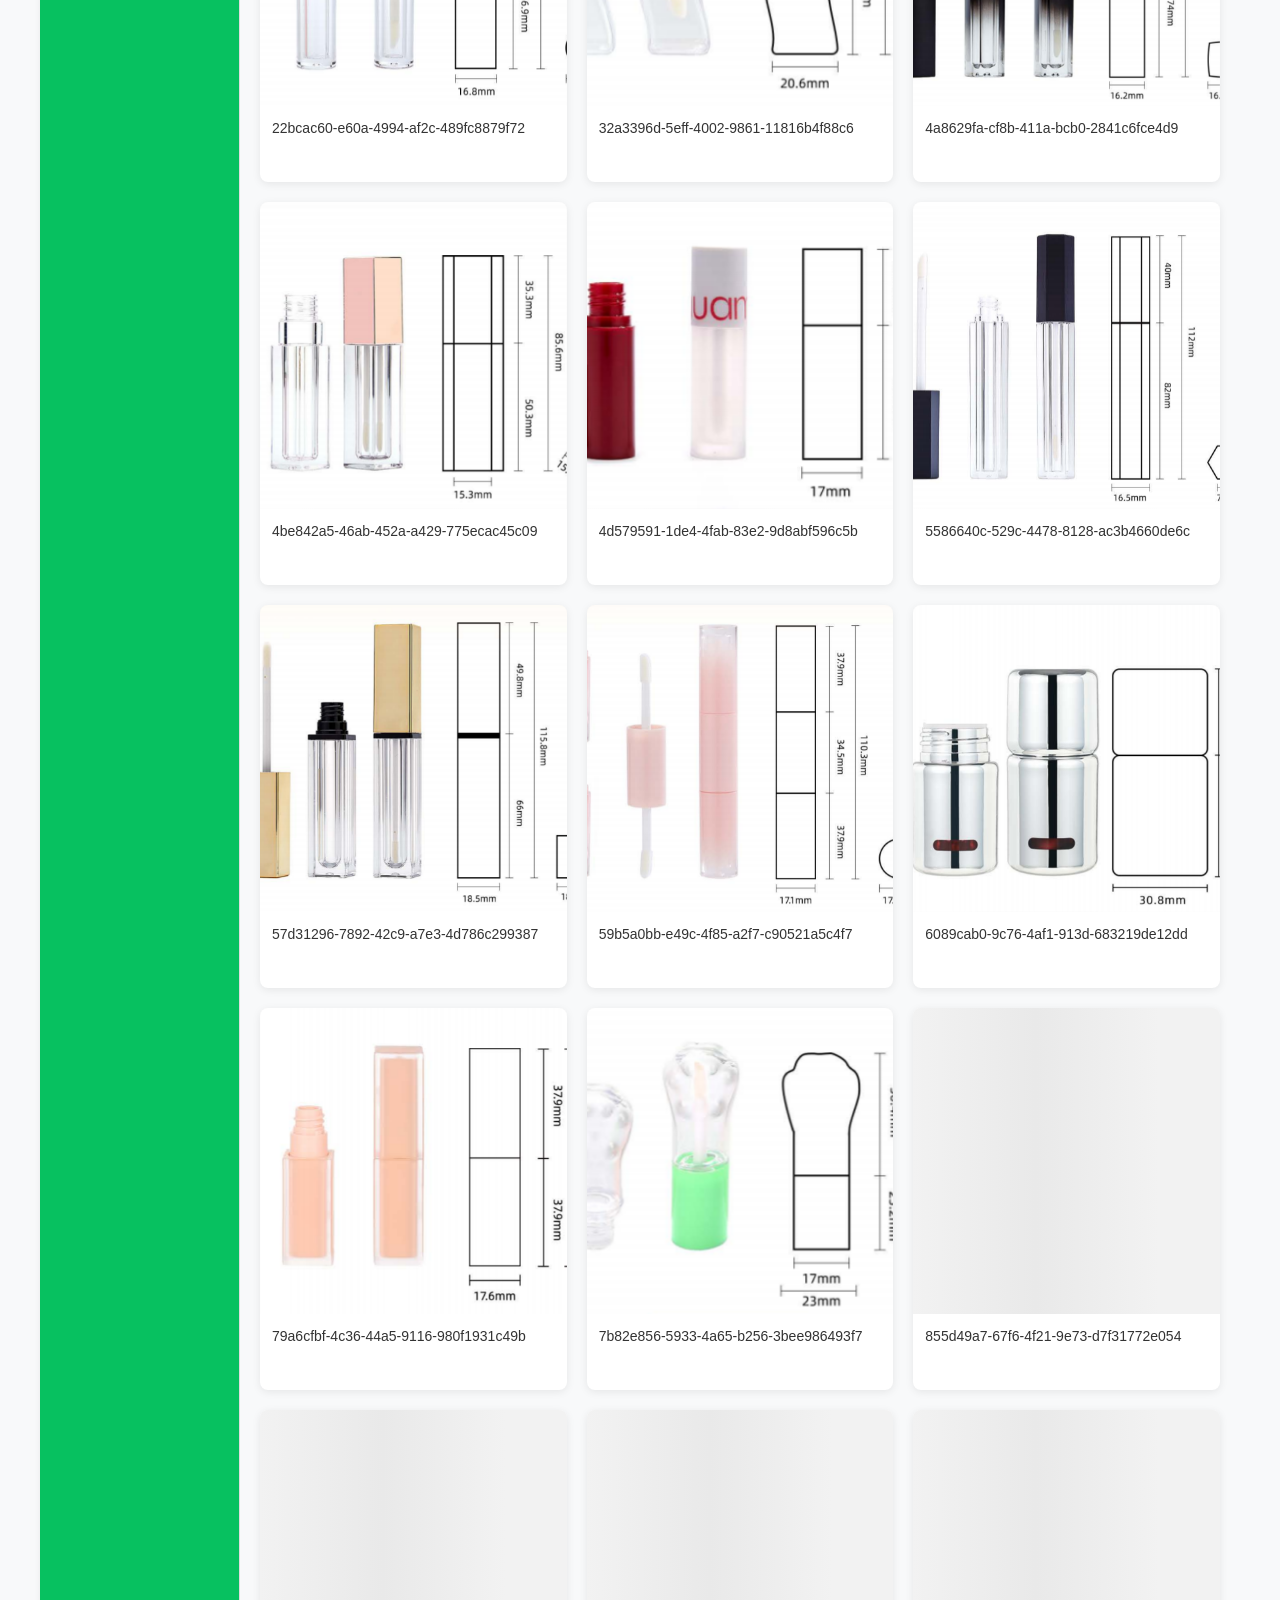
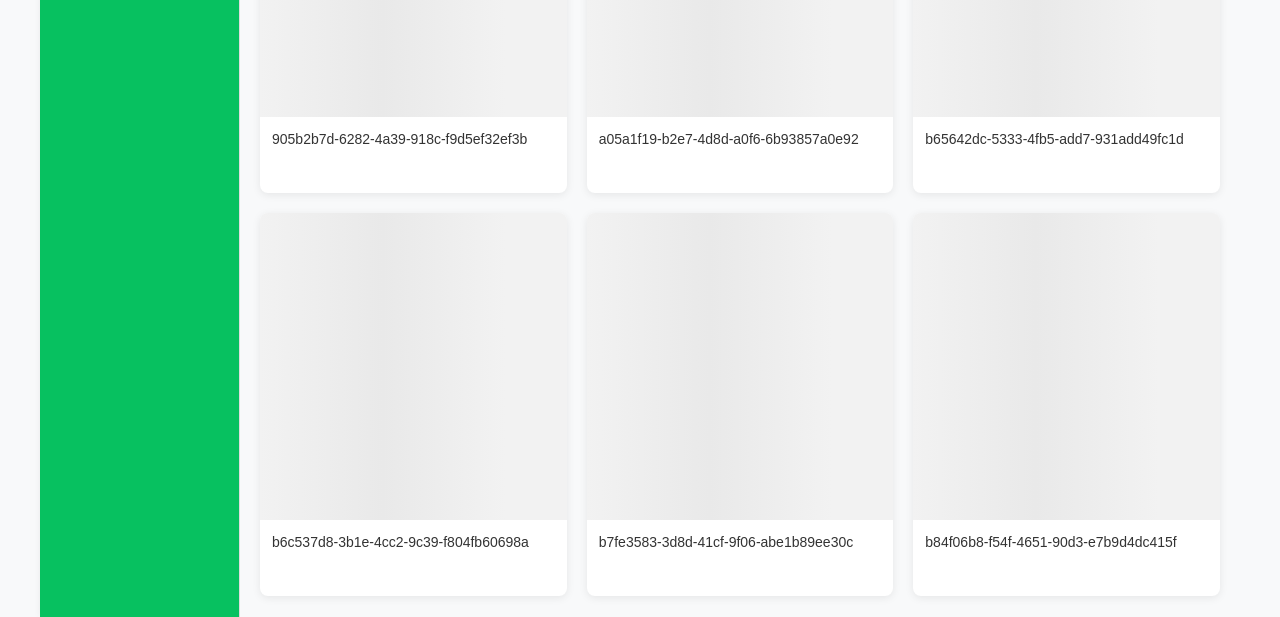
==== commit fdaa55db: "Improve mobile perceived performance: preload banner, eager-load visible images, add skeleton" ====
--- a/index.html
+++ b/index.html
@@ -5,6 +5,7 @@
         <meta name="viewport" content="width=device-width, initial-scale=1.0" />
         <title>佳图系列JT-02产品图册</title>
         <link rel="stylesheet" href="styles.css" />
+        <link rel="preload" as="image" href="banner.png" fetchpriority="high" />
         <script src="catalog.js"></script>
         <!-- Google Fonts removed to avoid slow external font loading -->
     </head>
@@ -17,6 +18,9 @@
                         src="banner.png"
                         alt="产品 Banner"
                         class="banner-img"
+                        loading="eager"
+                        decoding="async"
+                        fetchpriority="high"
                     />
                 </div>
             </div>
--- a/styles.css
+++ b/styles.css
@@ -1,4 +1,18 @@
 /* 基础重置和变量定义 */
+@keyframes skeleton-shimmer {
+    0% {
+        background-position: 200% 0;
+    }
+    100% {
+        background-position: -200% 0;
+    }
+}
+
+@media (prefers-reduced-motion: reduce) {
+    .product-image {
+        animation: none;
+    }
+}
 * {
     margin: 0;
     padding: 0;
@@ -179,7 +193,18 @@
     padding-bottom: 100%; /* 1:1 宽高比 */
     position: relative;
     overflow: hidden;
+
+    /* 骨架屏（Shimmer）：提升移动端“没加载出来像空白”的体感 */
     background-color: #f5f5f5;
+    background-image: linear-gradient(
+        90deg,
+        #f2f2f2 0%,
+        #e9e9e9 20%,
+        #f2f2f2 40%,
+        #f2f2f2 100%
+    );
+    background-size: 200% 100%;
+    animation: skeleton-shimmer 1.1s ease-in-out infinite;
 }
 
 .product-image img {
@@ -190,7 +215,13 @@
     height: 100%;
     object-fit: cover;
 
-    /* 懒加载图片淡入：当 src 被设置/更新时，opacity 从 0 过渡到 1 */
+    /*
+     * 图片淡入
+     * - 先隐藏占位 data: src（避免出现“灰块被拉伸”的观感）
+     * - 一旦切换为真实图片地址（非 data:），再显示
+     *
+     * 注：当前脚本会在设置真实 src 时立刻移除 data-src，因此这里以 src 是否为 data: 来判断占位/真实图。
+     */
     opacity: 0;
     transition:
         opacity 0.25s ease,
@@ -198,8 +229,13 @@
     will-change: opacity, transform;
 }
 
-/* 只要有 src（包括首次渲染和懒加载赋值），就淡入显示 */
-.product-image img[src] {
+/* 仍是 data: 占位时保持隐藏，让骨架屏可见 */
+.product-image img[src^="data:"] {
+    opacity: 0;
+}
+
+/* 真实图片地址时显示（并触发淡入） */
+.product-image img[src]:not([src^="data:"]) {
     opacity: 1;
 }
 
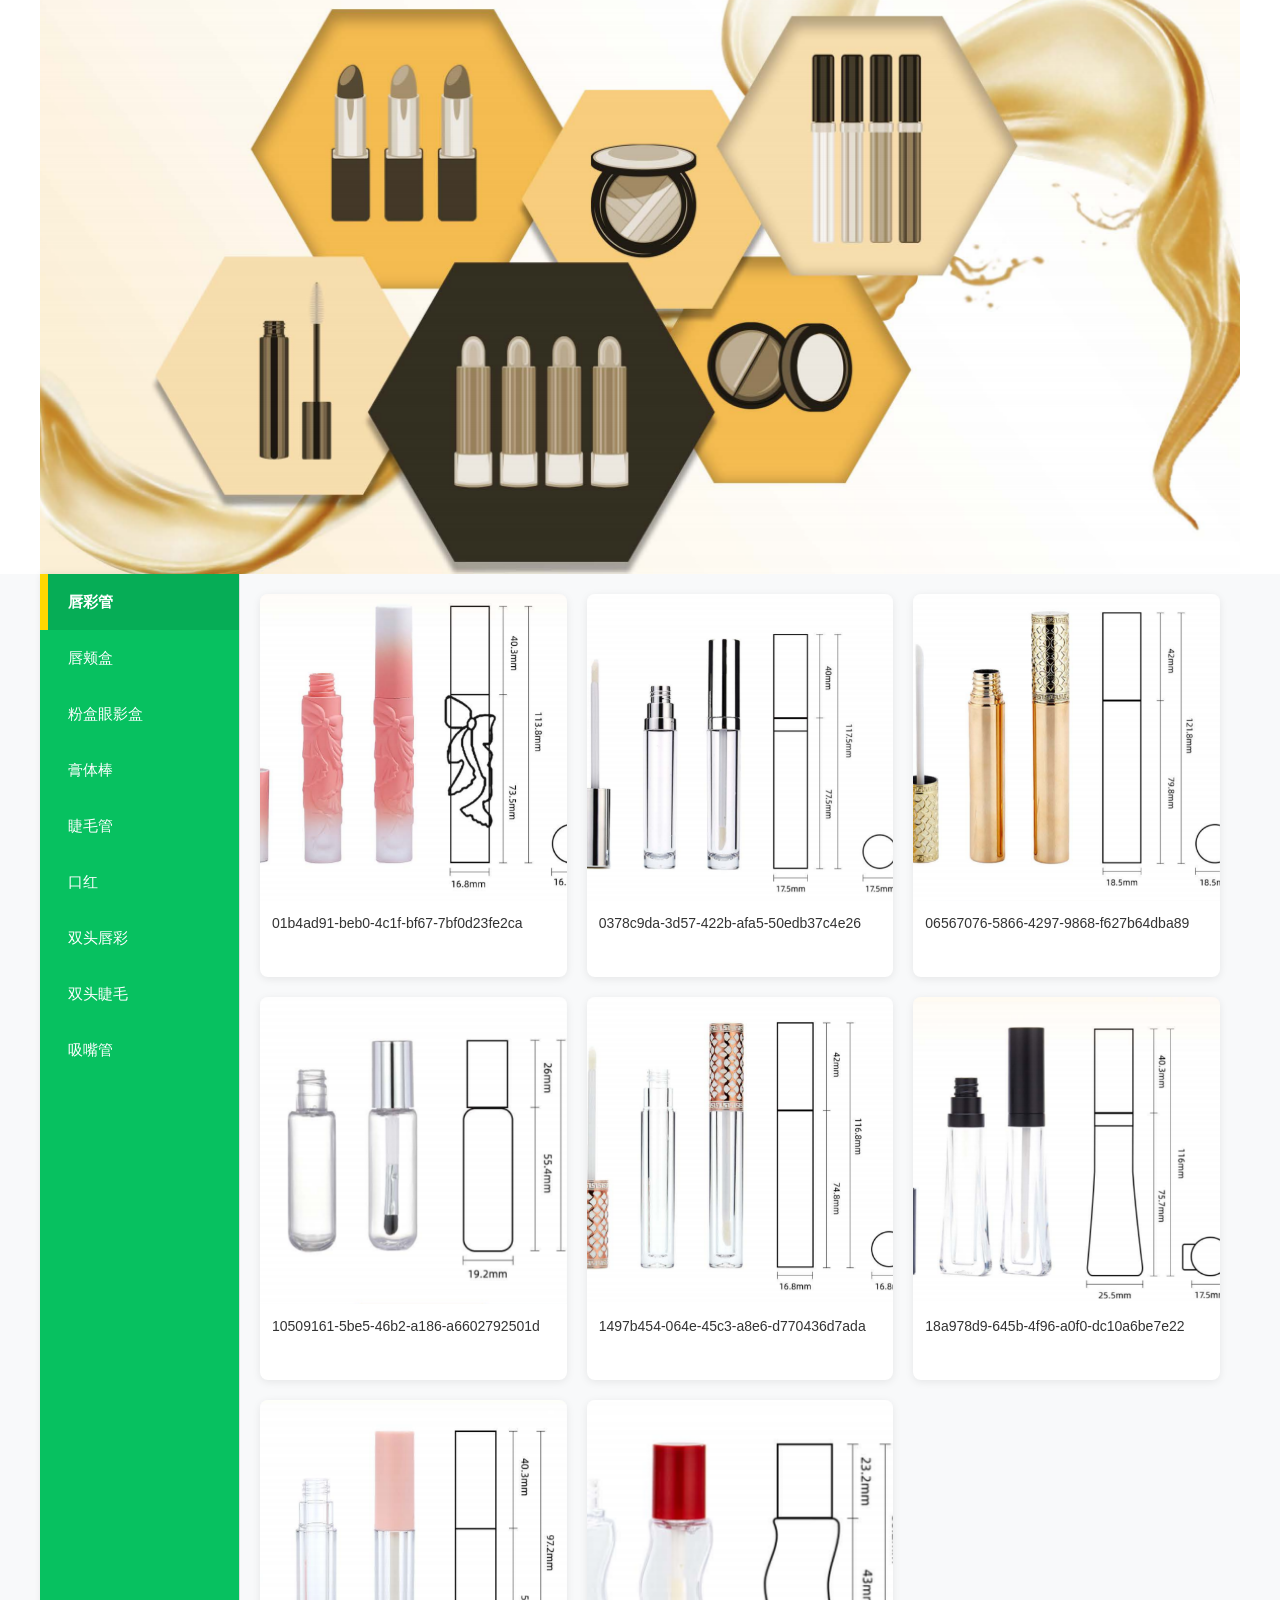
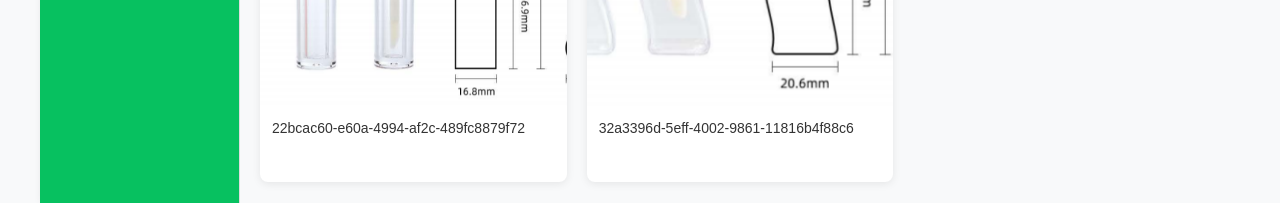
==== commit 943561b0: "Prioritize banner and first images: move catalog script, gate prefetch, stop skeleton after load" ====
--- a/index.html
+++ b/index.html
@@ -6,7 +6,6 @@
         <title>佳图系列JT-02产品图册</title>
         <link rel="stylesheet" href="styles.css" />
         <link rel="preload" as="image" href="banner.png" fetchpriority="high" />
-        <script src="catalog.js"></script>
         <!-- Google Fonts removed to avoid slow external font loading -->
     </head>
     <body>
@@ -41,6 +40,7 @@
             </div>
         </div>
 
+        <script src="catalog.js"></script>
         <script src="script.js"></script>
     </body>
 </html>
--- a/styles.css
+++ b/styles.css
@@ -1,15 +1,15 @@
 /* 基础重置和变量定义 */
 @keyframes skeleton-shimmer {
     0% {
-        background-position: 200% 0;
+        transform: translateX(-60%);
     }
     100% {
-        background-position: -200% 0;
+        transform: translateX(60%);
     }
 }
 
 @media (prefers-reduced-motion: reduce) {
-    .product-image {
+    .product-image::before {
         animation: none;
     }
 }
@@ -194,17 +194,45 @@
     position: relative;
     overflow: hidden;
 
-    /* 骨架屏（Shimmer）：提升移动端“没加载出来像空白”的体感 */
-    background-color: #f5f5f5;
-    background-image: linear-gradient(
-        90deg,
-        #f2f2f2 0%,
-        #e9e9e9 20%,
-        #f2f2f2 40%,
-        #f2f2f2 100%
-    );
-    background-size: 200% 100%;
-    animation: skeleton-shimmer 1.1s ease-in-out infinite;
+    /* 骨架底色：图片未加载时避免“空白” */
+    background-color: #f3f4f6;
+}
+
+/* Shimmer 覆盖层：视觉更柔和，且可在图片加载后停止 */
+.product-image::before {
+    content: "";
+    position: absolute;
+    inset: 0;
+    pointer-events: none;
+
+    /* 底层微噪点质感（非常轻微），减少大面积纯色的“廉价感” */
+    background:
+        radial-gradient(
+            60px 60px at 20% 30%,
+            rgba(255, 255, 255, 0.35),
+            transparent 60%
+        ),
+        radial-gradient(
+            80px 80px at 70% 65%,
+            rgba(255, 255, 255, 0.25),
+            transparent 60%
+        ),
+        linear-gradient(
+            90deg,
+            rgba(255, 255, 255, 0) 0%,
+            rgba(255, 255, 255, 0.55) 50%,
+            rgba(255, 255, 255, 0) 100%
+        );
+    transform: translateX(-60%);
+    animation: skeleton-shimmer 1.2s ease-in-out infinite;
+    opacity: 0.85;
+}
+
+/* 图片加载完成后（由 JS 给 .product-image 加上 is-loaded 类），停止 shimmer（兼容更多移动端浏览器） */
+.product-image.is-loaded::before {
+    animation: none;
+    opacity: 0;
+    transition: opacity 0.2s ease;
 }
 
 .product-image img {
@@ -216,17 +244,18 @@
     object-fit: cover;
 
     /*
-     * 图片淡入
-     * - 先隐藏占位 data: src（避免出现“灰块被拉伸”的观感）
-     * - 一旦切换为真实图片地址（非 data:），再显示
-     *
-     * 注：当前脚本会在设置真实 src 时立刻移除 data-src，因此这里以 src 是否为 data: 来判断占位/真实图。
+     * 图片淡入 + 轻微 blur-up
+     * - 占位阶段隐藏 img，让骨架屏显示
+     * - 真实图片加载后再显示，并从轻微模糊过渡到清晰
      */
     opacity: 0;
+    filter: blur(10px);
+    transform: scale(1.02);
     transition:
         opacity 0.25s ease,
-        transform 0.3s ease;
-    will-change: opacity, transform;
+        filter 0.35s ease,
+        transform 0.35s ease;
+    will-change: opacity, filter, transform;
 }
 
 /* 仍是 data: 占位时保持隐藏，让骨架屏可见 */
@@ -234,9 +263,11 @@
     opacity: 0;
 }
 
-/* 真实图片地址时显示（并触发淡入） */
+/* 真实图片地址时显示（并触发淡入 + 去模糊） */
 .product-image img[src]:not([src^="data:"]) {
     opacity: 1;
+    filter: blur(0);
+    transform: scale(1);
 }
 
 .product-card:hover .product-image img {
